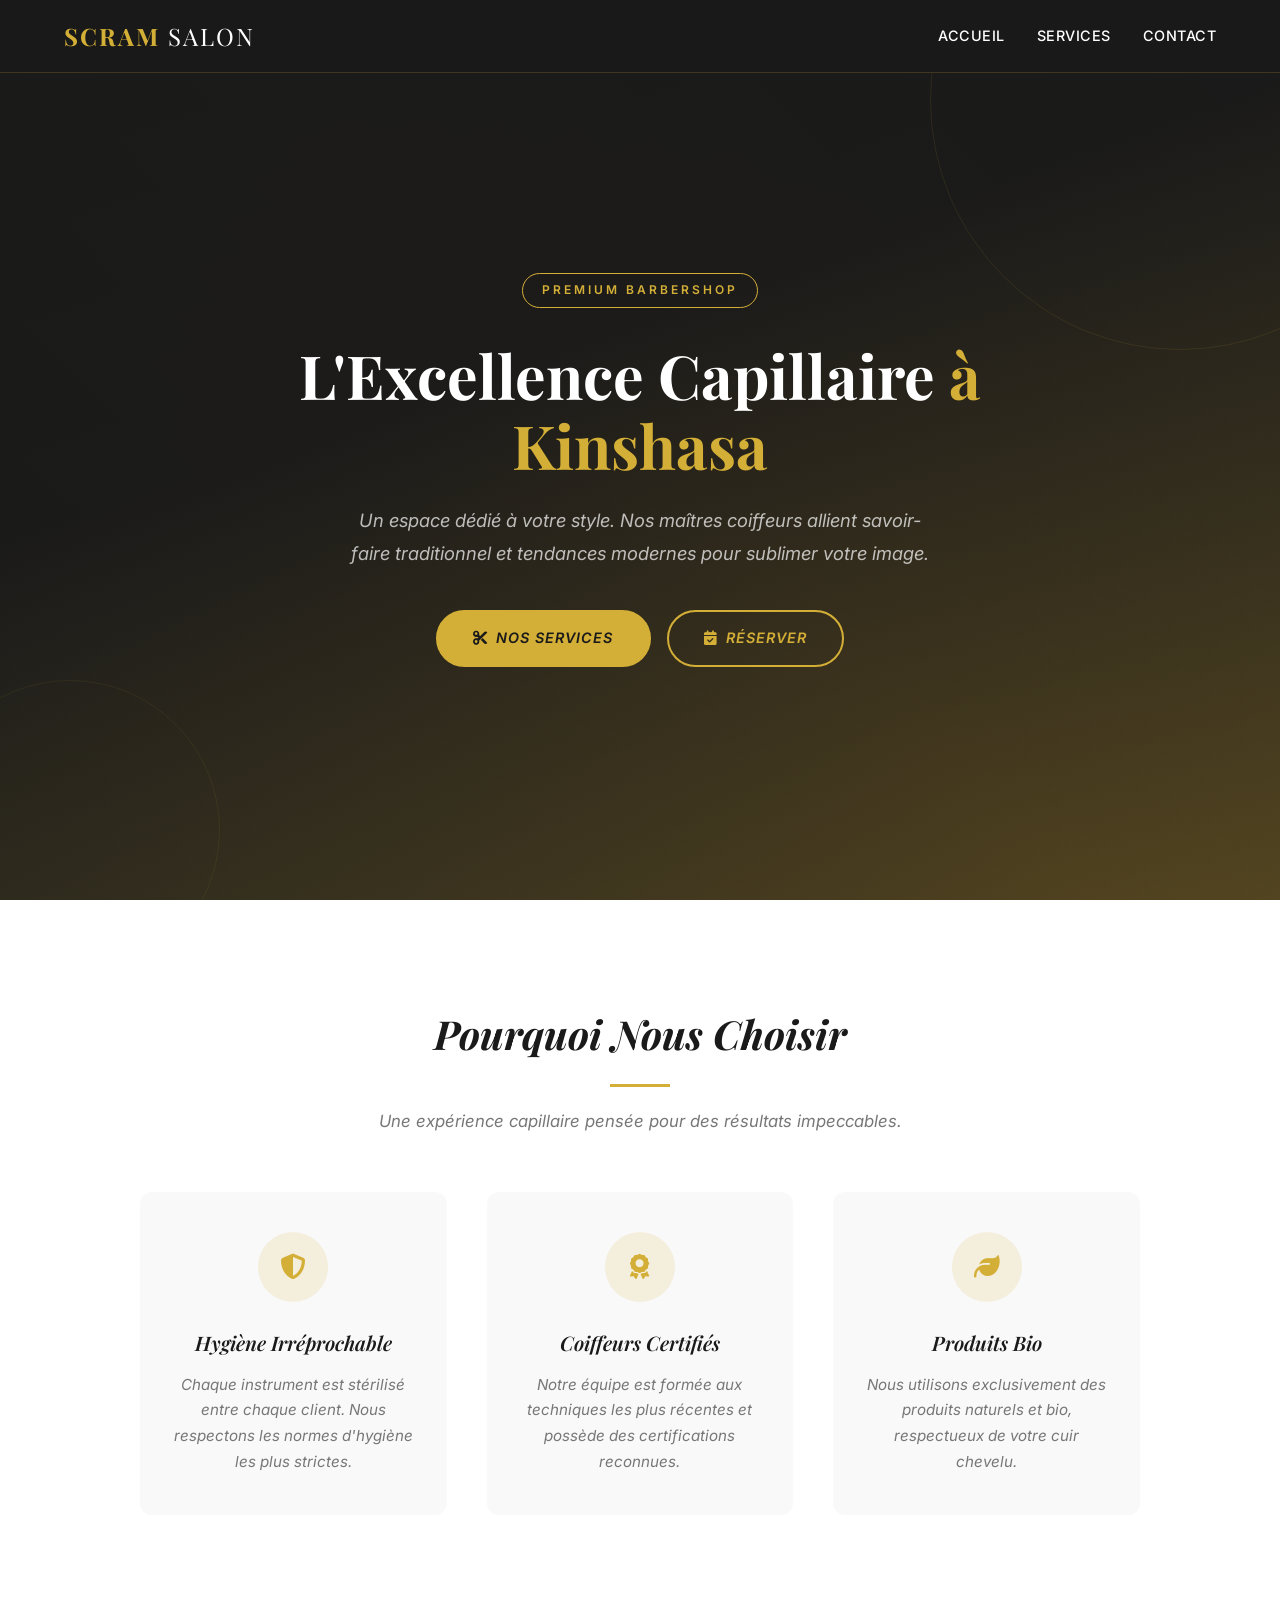
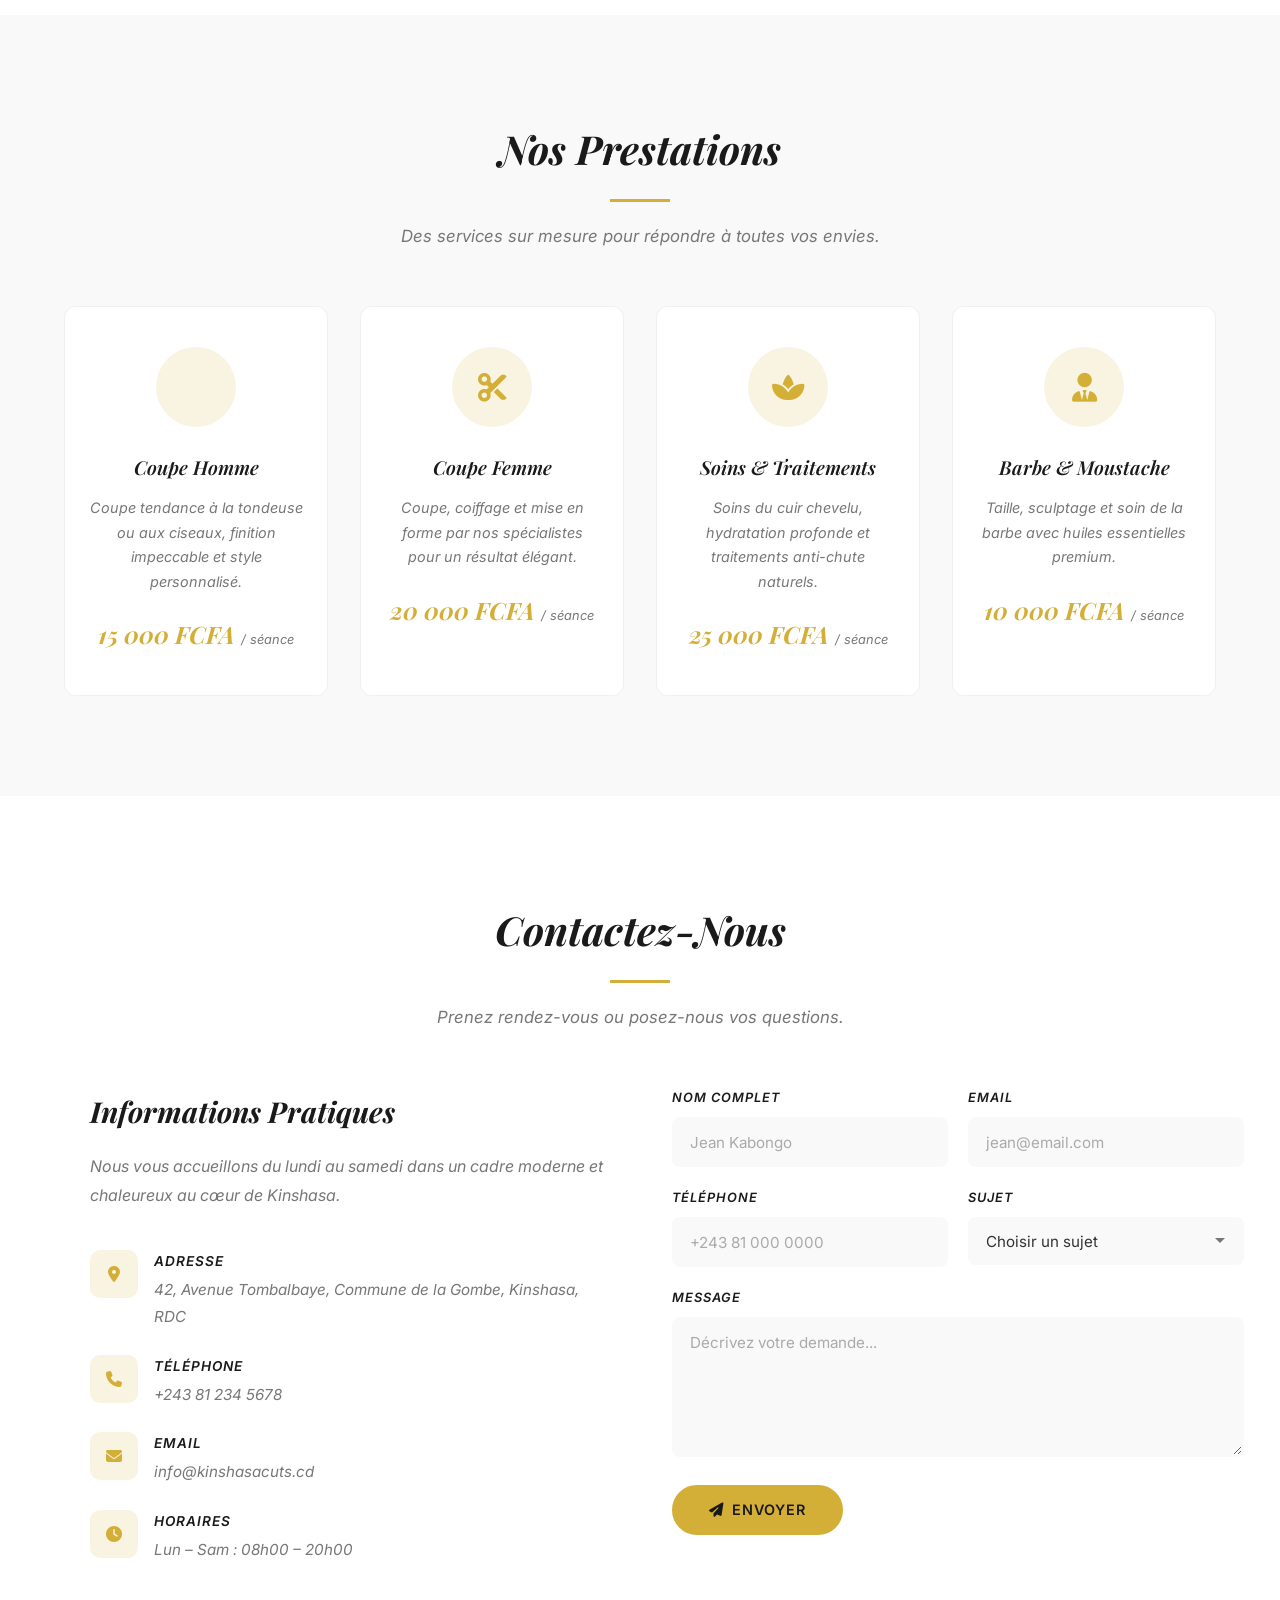
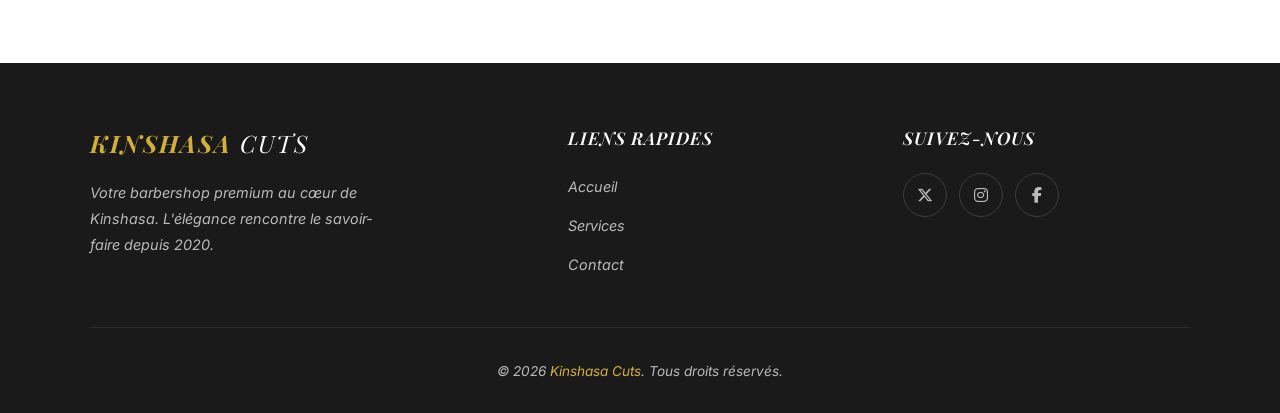
==== index.html @ 844cfd41 "Premier commit" ====
<!DOCTYPE html>
<html lang="fr">
<head>
    <meta charset="UTF-8">
    <meta name="viewport" content="width=device-width, initial-scale=1.0">
    <title>SCRAM SALON — L'Excellence au rendez-vous à Brazzaville</title>

    <!-- Google Fonts -->
    <link rel="preconnect" href="https://fonts.googleapis.com">
    <link rel="preconnect" href="https://fonts.gstatic.com" crossorigin>
    <link href="https://fonts.googleapis.com/css2?family=Inter:wght@300;400;500;600;700&family=Playfair+Display:wght@400;500;600;700;800&display=swap" rel="stylesheet">

    <!-- Font Awesome -->
    <link rel="stylesheet" href="https://cdnjs.cloudflare.com/ajax/libs/font-awesome/6.5.1/css/all.min.css">

    <!-- Stylesheet -->
    <link rel="stylesheet" href="styles.css">
</head>
<body>

    <!-- Hidden checkbox for CSS-only hamburger toggle -->
    <input type="checkbox" id="menu-toggle">

    <!-- Dark overlay when mobile menu is open -->
    <label for="menu-toggle" class="page-overlay" aria-hidden="true"></label>

    <!-- ============================================
         HEADER
         ============================================ -->
    <header class="header">
        <div class="container">
            <a href="#home" class="logo">SCRAM <span>SALON</span></a>

            <label for="menu-toggle" class="hamburger-label" aria-label="Menu">
                <span class="bar"></span>
            </label>

            <nav class="main-nav" aria-label="Navigation principale">
                <ul>
                    <li><a href="#home">Accueil</a></li>
                    <li><a href="#services">Services</a></li>
                    <li><a href="#contact">Contact</a></li>
                </ul>
            </nav>
        </div>
    </header>

    <main>

        <!-- ============================================
             HERO — ACCUEIL
             ============================================ -->
        <section id="home" class="hero">
            <div class="hero-content">
                <span class="hero-badge">Premium Barbershop</span>
                <h1>L'Excellence Capillaire <em>à Kinshasa</h1>
                <p>
                    Un espace dédié à votre style. Nos maîtres coiffeurs allient
                    savoir-faire traditionnel et tendances modernes pour sublimer
                    votre image.
                </p>
                <div class="hero-buttons">
                    <a href="#services" class="btn btn-primary">
                        <i class="fa-solid fa-scissors"></i> Nos Services
                    </a>
                    <a href="#contact" class="btn btn-outline">
                        <i class="fa-solid fa-calendar-check"></i> Réserver
                    </a>
                </div>
            </div>
        </section>

        <!-- ============================================
             POURQUOI NOUS CHOISIR
             ============================================ -->
        <section class="why-us">
            <div class="container">
                <h2 class="section-title">Pourquoi Nous Choisir</h2>
                <hr class="section-divider">
                <p class="section-subtitle">
                    Une expérience capillaire pensée pour des résultats impeccables.
                </p>

                <div class="why-grid">
                    <article class="why-card">
                        <div class="why-icon">
                            <i class="fa-solid fa-shield-halved"></i>
                        </div>
                        <h3>Hygiène Irréprochable</h3>
                        <p>
                            Chaque instrument est stérilisé entre chaque client.
                            Nous respectons les normes d'hygiène les plus strictes.
                        </p>
                    </article>

                    <article class="why-card">
                        <div class="why-icon">
                            <i class="fa-solid fa-award"></i>
                        </div>
                        <h3>Coiffeurs Certifiés</h3>
                        <p>
                            Notre équipe est formée aux techniques les plus récentes
                            et possède des certifications reconnues.
                        </p>
                    </article>

                    <article class="why-card">
                        <div class="why-icon">
                            <i class="fa-solid fa-leaf"></i>
                        </div>
                        <h3>Produits Bio</h3>
                        <p>
                            Nous utilisons exclusivement des produits naturels et
                            bio, respectueux de votre cuir chevelu.
                        </p>
                    </article>
                </div>
            </div>
        </section>

        <!-- ============================================
             SERVICES
             ============================================ -->
        <section id="services" class="services">
            <div class="container">
                <h2 class="section-title">Nos Prestations</h2>
                <hr class="section-divider">
                <p class="section-subtitle">
                    Des services sur mesure pour répondre à toutes vos envies.
                </p>

                <div class="services-grid">
                    <article class="service-card">
                        <div class="service-icon">
                            <i class="fa-solid fa-razor"></i>
                        </div>
                        <h3>Coupe Homme</h3>
                        <p>
                            Coupe tendance à la tondeuse ou aux ciseaux,
                            finition impeccable et style personnalisé.
                        </p>
                        <div class="service-price">
                            15 000 FCFA <small>/ séance</small>
                        </div>
                    </article>

                    <article class="service-card">
                        <div class="service-icon">
                            <i class="fa-solid fa-scissors"></i>
                        </div>
                        <h3>Coupe Femme</h3>
                        <p>
                            Coupe, coiffage et mise en forme par nos
                            spécialistes pour un résultat élégant.
                        </p>
                        <div class="service-price">
                            20 000 FCFA <small>/ séance</small>
                        </div>
                    </article>

                    <article class="service-card">
                        <div class="service-icon">
                            <i class="fa-solid fa-spa"></i>
                        </div>
                        <h3>Soins & Traitements</h3>
                        <p>
                            Soins du cuir chevelu, hydratation profonde
                            et traitements anti-chute naturels.
                        </p>
                        <div class="service-price">
                            25 000 FCFA <small>/ séance</small>
                        </div>
                    </article>

                    <article class="service-card">
                        <div class="service-icon">
                            <i class="fa-solid fa-user-tie"></i>
                        </div>
                        <h3>Barbe & Moustache</h3>
                        <p>
                            Taille, sculptage et soin de la barbe avec
                            huiles essentielles premium.
                        </p>
                        <div class="service-price">
                            10 000 FCFA <small>/ séance</small>
                        </div>
                    </article>
                </div>
            </div>
        </section>

        <!-- ============================================
             CONTACT
             ============================================ -->
        <section id="contact" class="contact">
            <div class="container">
                <h2 class="section-title">Contactez-Nous</h2>
                <hr class="section-divider">
                <p class="section-subtitle">
                    Prenez rendez-vous ou posez-nous vos questions.
                </p>

                <div class="contact-wrapper">

                    <!-- Infos pratiques -->
                    <div class="contact-info">
                        <h3>Informations Pratiques</h3>
                        <p>
                            Nous vous accueillons du lundi au samedi dans un cadre
                            moderne et chaleureux au cœur de Kinshasa.
                        </p>

                        <div class="info-list">
                            <div class="info-item">
                                <div class="info-item-icon">
                                    <i class="fa-solid fa-location-dot"></i>
                                </div>
                                <div class="info-item-text">
                                    <strong>Adresse</strong>
                                    <span>42, Avenue Tombalbaye, Commune de la Gombe, Kinshasa, RDC</span>
                                </div>
                            </div>

                            <div class="info-item">
                                <div class="info-item-icon">
                                    <i class="fa-solid fa-phone"></i>
                                </div>
                                <div class="info-item-text">
                                    <strong>Téléphone</strong>
                                    <span>+243 81 234 5678</span>
                                </div>
                            </div>

                            <div class="info-item">
                                <div class="info-item-icon">
                                    <i class="fa-solid fa-envelope"></i>
                                </div>
                                <div class="info-item-text">
                                    <strong>Email</strong>
                                    <span>info@kinshasacuts.cd</span>
                                </div>
                            </div>

                            <div class="info-item">
                                <div class="info-item-icon">
                                    <i class="fa-solid fa-clock"></i>
                                </div>
                                <div class="info-item-text">
                                    <strong>Horaires</strong>
                                    <span>Lun – Sam : 08h00 – 20h00</span>
                                </div>
                            </div>
                        </div>
                    </div>

                    <!-- Formulaire -->
                    <form class="contact-form" action="#" method="post">
                        <div class="form-grid">
                            <div class="form-group">
                                <label for="name">Nom complet</label>
                                <input
                                    type="text"
                                    id="name"
                                    name="name"
                                    placeholder="Jean Kabongo"
                                    required
                                >
                            </div>

                            <div class="form-group">
                                <label for="email">Email</label>
                                <input
                                    type="email"
                                    id="email"
                                    name="email"
                                    placeholder="jean@email.com"
                                    required
                                >
                            </div>

                            <div class="form-group">
                                <label for="phone">Téléphone</label>
                                <input
                                    type="tel"
                                    id="phone"
                                    name="phone"
                                    placeholder="+243 81 000 0000"
                                >
                            </div>

                            <div class="form-group">
                                <label for="subject">Sujet</label>
                                <select id="subject" name="subject" required>
                                    <option value="" disabled selected>Choisir un sujet</option>
                                    <option value="rendez-vous">Prise de rendez-vous</option>
                                    <option value="info">Demande d'informations</option>
                                    <option value="devis">Devis personnalisé</option>
                                    <option value="reclamation">Réclamation</option>
                                </select>
                            </div>

                            <div class="form-group full-width">
                                <label for="message">Message</label>
                                <textarea
                                    id="message"
                                    name="message"
                                    placeholder="Décrivez votre demande..."
                                    required
                                ></textarea>
                            </div>

                            <button type="submit" class="btn btn-primary btn-submit">
                                <i class="fa-solid fa-paper-plane"></i> Envoyer
                            </button>
                        </div>
                    </form>

                </div>
            </div>
        </section>

    </main>

    <!-- ============================================
         FOOTER
         ============================================ -->
    <footer class="footer">
        <div class="footer-grid">
            <div class="footer-brand">
                <a href="#home" class="logo">Kinshasa <span>Cuts</span></a>
                <p>
                    Votre barbershop premium au cœur de Kinshasa. L'élégance
                    rencontre le savoir-faire depuis 2020.
                </p>
            </div>

            <div class="footer-col">
                <h4>Liens Rapides</h4>
                <ul class="footer-links">
                    <li><a href="#home">Accueil</a></li>
                    <li><a href="#services">Services</a></li>
                    <li><a href="#contact">Contact</a></li>
                </ul>
            </div>

            <div class="footer-col">
                <h4>Suivez-Nous</h4>
                <div class="social-links">
                    <a href="#" class="social-link" aria-label="X (Twitter)">
                        <i class="fa-brands fa-x-twitter"></i>
                    </a>
                    <a href="#" class="social-link" aria-label="Instagram">
                        <i class="fa-brands fa-instagram"></i>
                    </a>
                    <a href="#" class="social-link" aria-label="Facebook">
                        <i class="fa-brands fa-facebook-f"></i>
                    </a>
                </div>
            </div>
        </div>

        <div class="footer-bottom">
            <p>&copy; 2026 <span>Kinshasa Cuts</span>. Tous droits réservés.</p>
        </div>
    </footer>

</body>
</html>
---- styles.css ----
/* ============================================
   CSS VARIABLES
   ============================================ */
:root {
    --gold: #D4AF37;
    --gold-hover: #C9A42E;
    --gold-light: rgba(212, 175, 55, 0.15);
    --charcoal: #1A1A1A;
    --off-white: #F9F9F9;
    --text: #333333;
    --text-light: #777777;
    --white: #FFFFFF;
    --shadow-sm: 0 2px 8px rgba(0, 0, 0, 0.08);
    --shadow-md: 0 8px 24px rgba(0, 0, 0, 0.12);
    --shadow-lg: 0 12px 40px rgba(0, 0, 0, 0.18);
    --radius: 12px;
    --transition: all 0.3s ease;
    --font-display: 'Playfair Display', Georgia, serif;
    --font-body: 'Inter', -apple-system, sans-serif;
}

/* ============================================
   RESET & BASE
   ============================================ */
*,
*::before,
*::after {
    margin: 0;
    padding: 0;
    box-sizing: border-box;
}

html {
    scroll-behavior: smooth;
    font-size: 16px;
}

body {
    font-family: var(--font-body);
    color: var(--text);
    background-color: var(--off-white);
    line-height: 1.7;
    -webkit-font-smoothing: antialiased;
}

img {
    max-width: 100%;
    display: block;
}

a {
    text-decoration: none;
    color: inherit;
}

ul {
    list-style: none;
}

.container {
    max-width: 1200px;
    margin: 0 auto;
    padding: 0 24px;
}

.section-title {
    font-family: var(--font-display);
    font-size: 2.5rem;
    font-weight: 700;
    text-align: center;
    margin-bottom: 1rem;
    color: var(--charcoal);
}

.section-subtitle {
    text-align: center;
    color: var(--text-light);
    font-size: 1.05rem;
    margin-bottom: 3.5rem;
    max-width: 550px;
    margin-left: auto;
    margin-right: auto;
}

.section-divider {
    width: 60px;
    height: 3px;
    background: var(--gold);
    margin: 0.75rem auto 1.25rem;
    border: none;
}

/* ============================================
   HEADER / NAVIGATION
   ============================================ */
.header {
    position: fixed;
    top: 0;
    left: 0;
    width: 100%;
    z-index: 1000;
    background: rgba(26, 26, 26, 0.95);
    backdrop-filter: blur(10px);
    -webkit-backdrop-filter: blur(10px);
    border-bottom: 1px solid rgba(212, 175, 55, 0.2);
}

.header .container {
    display: flex;
    align-items: center;
    justify-content: space-between;
    height: 72px;
}

.logo {
    font-family: var(--font-display);
    font-size: 1.5rem;
    font-weight: 700;
    color: var(--gold);
    letter-spacing: 2px;
    text-transform: uppercase;
    white-space: nowrap;
}

.logo span {
    color: var(--white);
    font-weight: 400;
}

/* Hamburger toggle — hidden checkbox */
#menu-toggle {
    display: none;
}

.hamburger-label {
    display: none;
    cursor: pointer;
    width: 32px;
    height: 32px;
    position: relative;
    z-index: 1001;
}

.hamburger-label .bar,
.hamburger-label .bar::before,
.hamburger-label .bar::after {
    display: block;
    width: 24px;
    height: 2px;
    background: var(--white);
    border-radius: 2px;
    transition: var(--transition);
    position: absolute;
    left: 4px;
}

.hamburger-label .bar {
    top: 15px;
}

.hamburger-label .bar::before {
    content: "";
    top: -7px;
}

.hamburger-label .bar::after {
    content: "";
    top: 7px;
}

/* Transform hamburger into X when checked */
#menu-toggle:checked ~ .header .hamburger-label .bar {
    background: transparent;
}

#menu-toggle:checked ~ .header .hamburger-label .bar::before {
    top: 0;
    transform: rotate(45deg);
    background: var(--gold);
}

#menu-toggle:checked ~ .header .hamburger-label .bar::after {
    top: 0;
    transform: rotate(-45deg);
    background: var(--gold);
}

.main-nav {
    display: flex;
    align-items: center;
}

.main-nav ul {
    display: flex;
    gap: 2rem;
}

.main-nav a {
    color: var(--white);
    font-size: 0.9rem;
    font-weight: 500;
    letter-spacing: 0.5px;
    text-transform: uppercase;
    padding: 0.5rem 0;
    position: relative;
    transition: var(--transition);
}

.main-nav a::after {
    content: "";
    position: absolute;
    bottom: 0;
    left: 0;
    width: 0;
    height: 2px;
    background: var(--gold);
    transition: var(--transition);
}

.main-nav a:hover {
    color: var(--gold);
}

.main-nav a:hover::after {
    width: 100%;
}

/* ============================================
   HERO SECTION
   ============================================ */
.hero {
    min-height: 100vh;
    display: flex;
    align-items: center;
    justify-content: center;
    text-align: center;
    padding: 120px 24px 80px;
    background:
        linear-gradient(
            160deg,
            rgba(26, 26, 26, 0.97) 0%,
            rgba(26, 26, 26, 0.88) 40%,
            rgba(212, 175, 55, 0.25) 100%
        ),
        linear-gradient(
            45deg,
            #1a1a1a 0%,
            #2a2218 50%,
            #1a1a1a 100%
        );
    background-size: cover;
    background-position: center;
    position: relative;
    overflow: hidden;
}

/* Decorative geometric element */
.hero::before {
    content: "";
    position: absolute;
    width: 500px;
    height: 500px;
    border: 1px solid rgba(212, 175, 55, 0.1);
    border-radius: 50%;
    top: -150px;
    right: -150px;
}

.hero::after {
    content: "";
    position: absolute;
    width: 300px;
    height: 300px;
    border: 1px solid rgba(212, 175, 55, 0.08);
    border-radius: 50%;
    bottom: -80px;
    left: -80px;
}

.hero-content {
    max-width: 750px;
    position: relative;
    z-index: 1;
}

.hero-badge {
    display: inline-block;
    padding: 0.4rem 1.2rem;
    border: 1px solid var(--gold);
    color: var(--gold);
    font-size: 0.75rem;
    font-weight: 600;
    letter-spacing: 3px;
    text-transform: uppercase;
    margin-bottom: 2rem;
    border-radius: 30px;
}

.hero h1 {
    font-family: var(--font-display);
    font-size: 3.8rem;
    font-weight: 700;
    color: var(--white);
    line-height: 1.15;
    margin-bottom: 1.5rem;
}

.hero h1 em {
    color: var(--gold);
    font-style: normal;
}

.hero p {
    font-size: 1.15rem;
    color: rgba(255, 255, 255, 0.7);
    max-width: 580px;
    margin: 0 auto 2.5rem;
    line-height: 1.8;
}

.hero-buttons {
    display: flex;
    gap: 1rem;
    justify-content: center;
    flex-wrap: wrap;
}

.btn {
    display: inline-flex;
    align-items: center;
    gap: 0.5rem;
    padding: 0.9rem 2.2rem;
    font-family: var(--font-body);
    font-size: 0.9rem;
    font-weight: 600;
    letter-spacing: 1px;
    text-transform: uppercase;
    border-radius: 50px;
    cursor: pointer;
    transition: var(--transition);
    border: 2px solid transparent;
}

.btn-primary {
    background: var(--gold);
    color: var(--charcoal);
    border-color: var(--gold);
}

.btn-primary:hover {
    background: var(--gold-hover);
    border-color: var(--gold-hover);
    transform: translateY(-2px);
    box-shadow: 0 8px 25px rgba(212, 175, 55, 0.35);
}

.btn-outline {
    background: transparent;
    color: var(--gold);
    border-color: var(--gold);
}

.btn-outline:hover {
    background: var(--gold);
    color: var(--charcoal);
    transform: translateY(-2px);
}

/* ============================================
   WHY CHOOSE US
   ============================================ */
.why-us {
    padding: 100px 24px;
    background: var(--white);
}

.why-grid {
    display: grid;
    grid-template-columns: repeat(3, 1fr);
    gap: 2.5rem;
    max-width: 1000px;
    margin: 0 auto;
}

.why-card {
    text-align: center;
    padding: 2.5rem 2rem;
    border-radius: var(--radius);
    background: var(--off-white);
    transition: var(--transition);
}

.why-card:hover {
    transform: translateY(-4px);
    box-shadow: var(--shadow-md);
}

.why-icon {
    width: 70px;
    height: 70px;
    margin: 0 auto 1.5rem;
    display: flex;
    align-items: center;
    justify-content: center;
    background: var(--gold-light);
    border-radius: 50%;
    color: var(--gold);
    font-size: 1.6rem;
}

.why-card h3 {
    font-family: var(--font-display);
    font-size: 1.25rem;
    font-weight: 600;
    margin-bottom: 0.75rem;
    color: var(--charcoal);
}

.why-card p {
    color: var(--text-light);
    font-size: 0.95rem;
    line-height: 1.7;
}

/* ============================================
   SERVICES SECTION
   ============================================ */
.services {
    padding: 100px 24px;
    background: var(--off-white);
}

.services-grid {
    display: grid;
    grid-template-columns: repeat(4, 1fr);
    gap: 2rem;
}

.service-card {
    background: var(--white);
    border-radius: var(--radius);
    padding: 2.5rem 1.5rem;
    text-align: center;
    border: 1px solid rgba(0, 0, 0, 0.06);
    transition: var(--transition);
    position: relative;
    overflow: hidden;
}

.service-card::before {
    content: "";
    position: absolute;
    top: 0;
    left: 0;
    width: 100%;
    height: 3px;
    background: var(--gold);
    transform: scaleX(0);
    transform-origin: left;
    transition: var(--transition);
}

.service-card:hover {
    transform: translateY(-8px);
    box-shadow: var(--shadow-lg);
    border-color: var(--gold);
}

.service-card:hover::before {
    transform: scaleX(1);
}

.service-icon {
    width: 80px;
    height: 80px;
    margin: 0 auto 1.5rem;
    display: flex;
    align-items: center;
    justify-content: center;
    background: var(--gold-light);
    border-radius: 50%;
    color: var(--gold);
    font-size: 1.8rem;
    transition: var(--transition);
}

.service-card:hover .service-icon {
    background: var(--gold);
    color: var(--white);
}

.service-card h3 {
    font-family: var(--font-display);
    font-size: 1.2rem;
    font-weight: 600;
    margin-bottom: 0.75rem;
    color: var(--charcoal);
}

.service-card p {
    color: var(--text-light);
    font-size: 0.9rem;
    line-height: 1.7;
    margin-bottom: 1.25rem;
}

.service-price {
    font-family: var(--font-display);
    font-size: 1.5rem;
    font-weight: 700;
    color: var(--gold);
}

.service-price small {
    font-size: 0.8rem;
    font-weight: 400;
    color: var(--text-light);
    font-family: var(--font-body);
}

/* ============================================
   CONTACT SECTION
   ============================================ */
.contact {
    padding: 100px 24px;
    background: var(--white);
}

.contact-wrapper {
    display: flex;
    gap: 4rem;
    max-width: 1100px;
    margin: 0 auto;
}

.contact-info {
    flex: 1;
    min-width: 0;
}

.contact-info h3 {
    font-family: var(--font-display);
    font-size: 1.8rem;
    font-weight: 700;
    margin-bottom: 1rem;
    color: var(--charcoal);
}

.contact-info > p {
    color: var(--text-light);
    margin-bottom: 2.5rem;
    line-height: 1.8;
}

.info-list {
    display: flex;
    flex-direction: column;
    gap: 1.5rem;
}

.info-item {
    display: flex;
    align-items: flex-start;
    gap: 1rem;
}

.info-item-icon {
    width: 48px;
    height: 48px;
    min-width: 48px;
    display: flex;
    align-items: center;
    justify-content: center;
    background: var(--gold-light);
    border-radius: 10px;
    color: var(--gold);
    font-size: 1rem;
}

.info-item-text strong {
    display: block;
    font-size: 0.85rem;
    font-weight: 600;
    text-transform: uppercase;
    letter-spacing: 1px;
    color: var(--charcoal);
    margin-bottom: 0.2rem;
}

.info-item-text span {
    color: var(--text-light);
    font-size: 0.95rem;
}

.contact-form {
    flex: 1;
    min-width: 0;
}

.form-grid {
    display: grid;
    grid-template-columns: 1fr 1fr;
    gap: 1.25rem;
}

.form-group {
    display: flex;
    flex-direction: column;
}

.form-group.full-width {
    grid-column: 1 / -1;
}

.form-group label {
    font-size: 0.8rem;
    font-weight: 600;
    text-transform: uppercase;
    letter-spacing: 1px;
    color: var(--charcoal);
    margin-bottom: 0.5rem;
}

.form-group input,
.form-group select,
.form-group textarea {
    padding: 0.85rem 1rem;
    font-family: var(--font-body);
    font-size: 0.95rem;
    color: var(--text);
    background: var(--off-white);
    border: 2px solid transparent;
    border-radius: 8px;
    outline: none;
    transition: var(--transition);
}

.form-group input:focus,
.form-group select:focus,
.form-group textarea:focus {
    border-color: var(--gold);
    background: var(--white);
    box-shadow: 0 0 0 4px var(--gold-light);
}

.form-group input::placeholder,
.form-group textarea::placeholder {
    color: #aaa;
}

.form-group textarea {
    min-height: 140px;
    resize: vertical;
}

.form-group select {
    appearance: none;
    background-image: url("data:image/svg+xml,%3Csvg xmlns='http://www.w3.org/2000/svg' width='12' height='12' viewBox='0 0 12 12'%3E%3Cpath fill='%23777' d='M6 8L1 3h10z'/%3E%3C/svg%3E");
    background-repeat: no-repeat;
    background-position: right 1rem center;
    padding-right: 2.5rem;
    cursor: pointer;
}

.btn-submit {
    grid-column: 1 / -1;
    margin-top: 0.5rem;
    justify-self: start;
}

/* ============================================
   FOOTER
   ============================================ */
.footer {
    background: var(--charcoal);
    color: rgba(255, 255, 255, 0.7);
    padding: 60px 24px 30px;
}

.footer-grid {
    display: grid;
    grid-template-columns: 1.5fr 1fr 1fr;
    gap: 3rem;
    max-width: 1100px;
    margin: 0 auto;
    padding-bottom: 3rem;
    border-bottom: 1px solid rgba(255, 255, 255, 0.08);
}

.footer-brand .logo {
    margin-bottom: 1rem;
    display: inline-block;
}

.footer-brand p {
    font-size: 0.9rem;
    line-height: 1.8;
    max-width: 300px;
}

.footer-col h4 {
    font-family: var(--font-display);
    font-size: 1.1rem;
    font-weight: 600;
    color: var(--white);
    margin-bottom: 1.25rem;
    text-transform: uppercase;
    letter-spacing: 1px;
}

.footer-links {
    display: flex;
    flex-direction: column;
    gap: 0.75rem;
}

.footer-links a {
    font-size: 0.9rem;
    transition: var(--transition);
}

.footer-links a:hover {
    color: var(--gold);
    padding-left: 4px;
}

.social-links {
    display: flex;
    gap: 0.75rem;
}

.social-link {
    width: 44px;
    height: 44px;
    display: flex;
    align-items: center;
    justify-content: center;
    border: 1px solid rgba(255, 255, 255, 0.15);
    border-radius: 50%;
    color: rgba(255, 255, 255, 0.7);
    font-size: 1rem;
    transition: var(--transition);
}

.social-link:hover {
    background: var(--gold);
    border-color: var(--gold);
    color: var(--charcoal);
    transform: translateY(-3px);
}

.footer-bottom {
    text-align: center;
    padding-top: 2rem;
    max-width: 1100px;
    margin: 0 auto;
    font-size: 0.85rem;
}

.footer-bottom span {
    color: var(--gold);
}

/* ============================================
   RESPONSIVE — TABLET (≤ 1024px)
   ============================================ */
@media (max-width: 1024px) {
    .hero h1 {
        font-size: 3rem;
    }

    .services-grid {
        grid-template-columns: repeat(2, 1fr);
    }

    .footer-grid {
        grid-template-columns: 1fr 1fr;
        gap: 2rem;
    }

    .footer-brand {
        grid-column: 1 / -1;
    }
}

/* ============================================
   RESPONSIVE — MOBILE (≤ 768px)
   ============================================ */
@media (max-width: 768px) {

    /* Show hamburger */
    .hamburger-label {
        display: block;
    }

    /* Nav — sliding panel */
    .main-nav {
        position: fixed;
        top: 0;
        right: 0;
        width: 280px;
        height: 100vh;
        background: var(--charcoal);
        flex-direction: column;
        justify-content: center;
        padding: 2rem;
        transform: translateX(100%);
        transition: transform 0.4s cubic-bezier(0.25, 0.8, 0.25, 1);
        box-shadow: -4px 0 20px rgba(0, 0, 0, 0.3);
    }

    #menu-toggle:checked ~ .header .main-nav {
        transform: translateX(0);
    }

    .main-nav ul {
        flex-direction: column;
        gap: 1.5rem;
        text-align: center;
    }

    .main-nav a {
        font-size: 1.1rem;
        padding: 0.5rem 0;
    }

    /* Overlay when menu is open */
    #menu-toggle:checked ~ .page-overlay {
        opacity: 1;
        pointer-events: all;
    }

    .page-overlay {
        position: fixed;
        inset: 0;
        background: rgba(0, 0, 0, 0.5);
        z-index: 998;
        opacity: 0;
        pointer-events: none;
        transition: opacity 0.3s ease;
    }

    /* Hero */
    .hero h1 {
        font-size: 2.2rem;
    }

    .hero p {
        font-size: 1rem;
    }

    .hero-badge {
        font-size: 0.7rem;
    }

    .hero-buttons {
        flex-direction: column;
        align-items: center;
    }

    .btn {
        width: 100%;
        max-width: 280px;
        justify-content: center;
    }

    /* Section titles */
    .section-title {
        font-size: 2rem;
    }

    /* Why us */
    .why-grid {
        grid-template-columns: 1fr;
        max-width: 400px;
    }

    /* Services */
    .services-grid {
        grid-template-columns: 1fr;
        max-width: 400px;
        margin: 0 auto;
    }

    /* Contact */
    .contact-wrapper {
        flex-direction: column;
        gap: 3rem;
    }

    .form-grid {
        grid-template-columns: 1fr;
    }

    /* Footer */
    .footer-grid {
        grid-template-columns: 1fr;
        text-align: center;
    }

    .footer-brand {
        display: flex;
        flex-direction: column;
        align-items: center;
    }

    .footer-brand p {
        text-align: center;
    }

    .footer-links {
        align-items: center;
    }

    .social-links {
        justify-content: center;
    }
}

/* ============================================
   RESPONSIVE — SMALL MOBILE (≤ 480px)
   ============================================ */
@media (max-width: 480px) {
    .hero h1 {
        font-size: 1.8rem;
    }

    .section-title {
        font-size: 1.6rem;
    }

    .contact-info h3 {
        font-size: 1.4rem;
    }
}
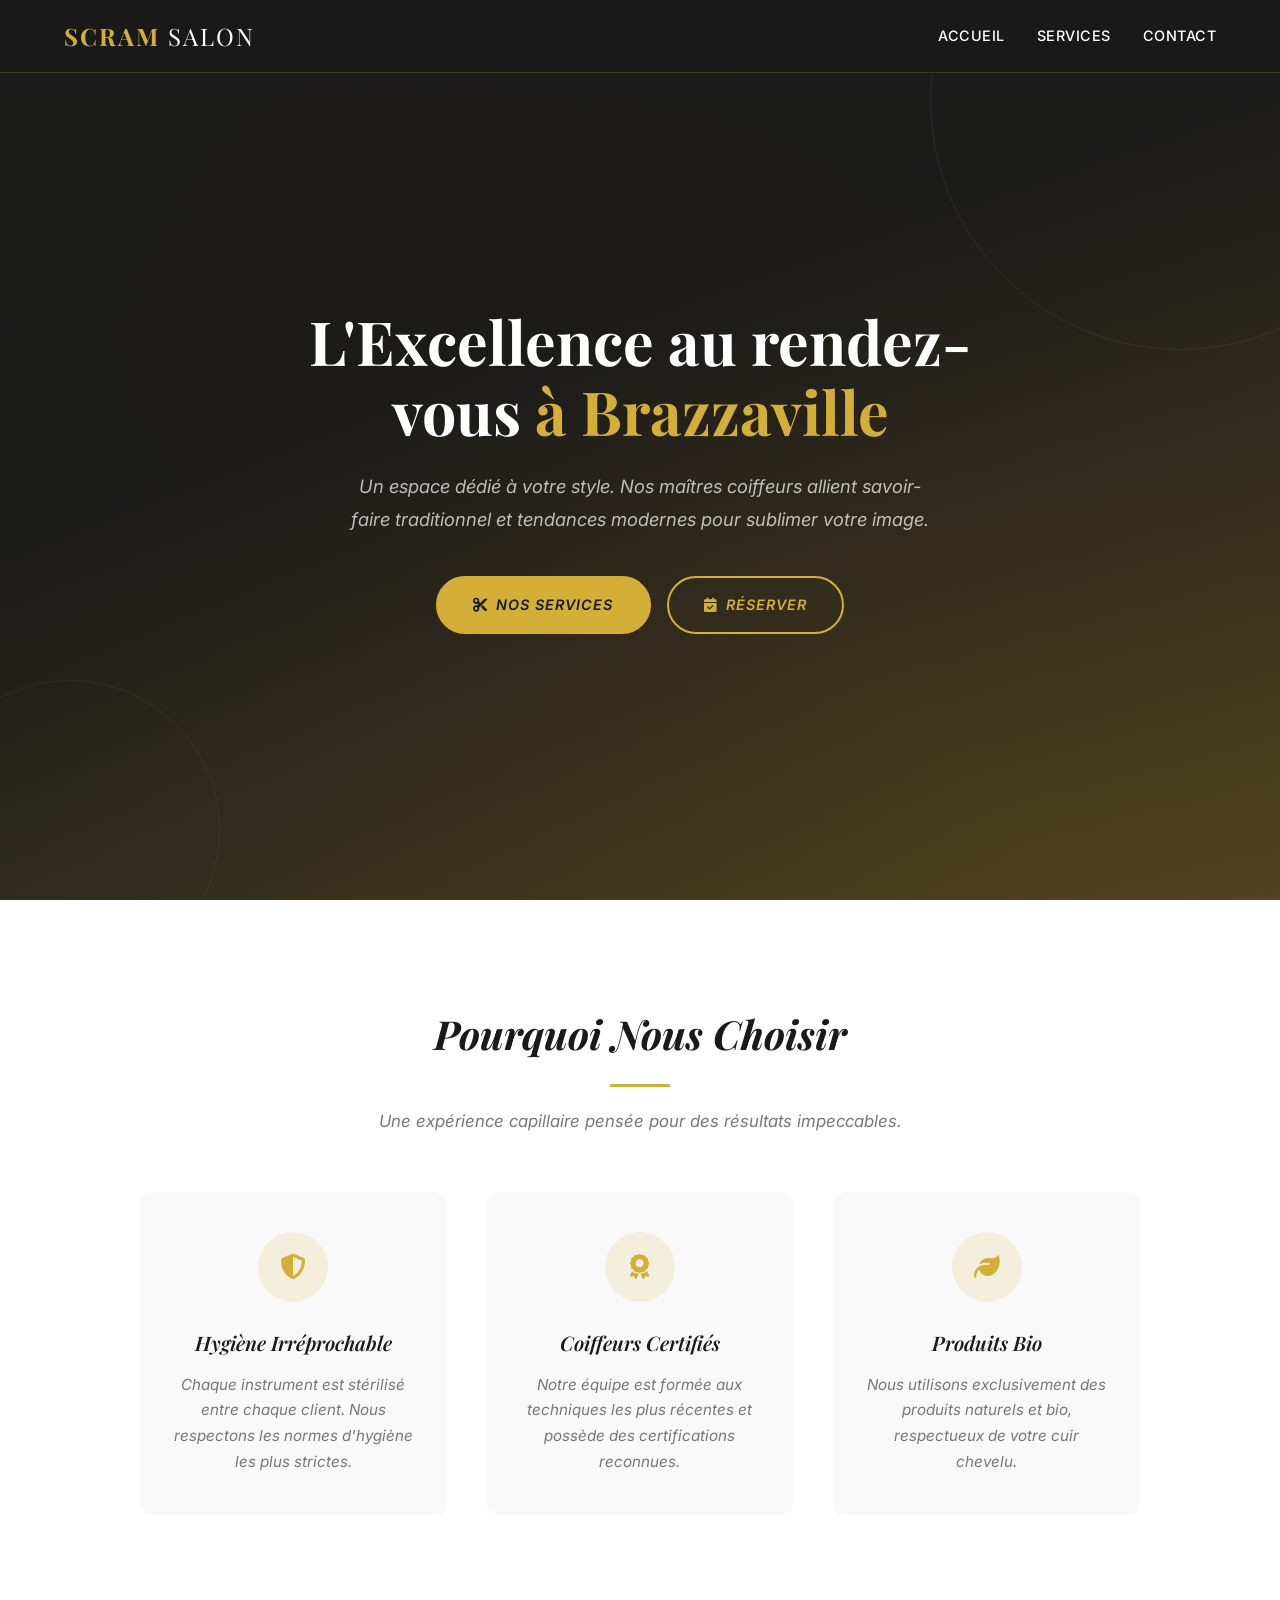
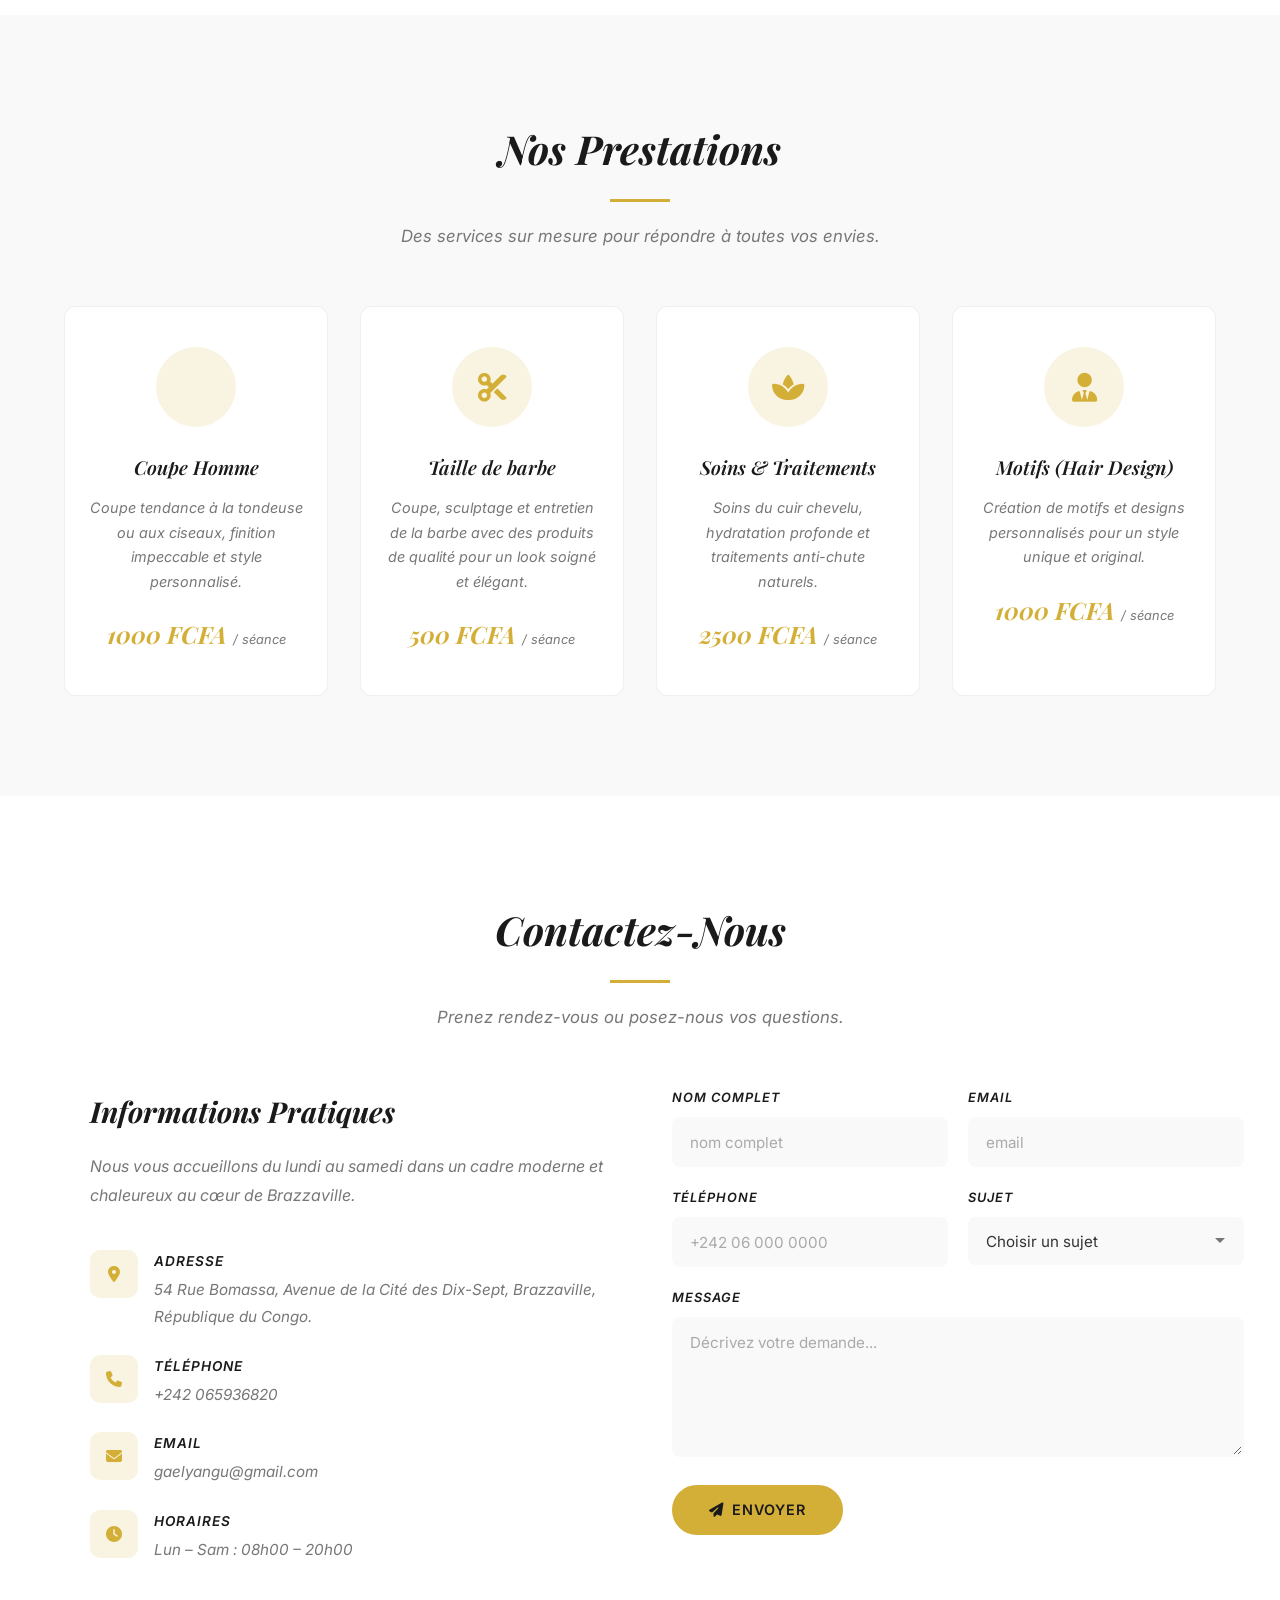
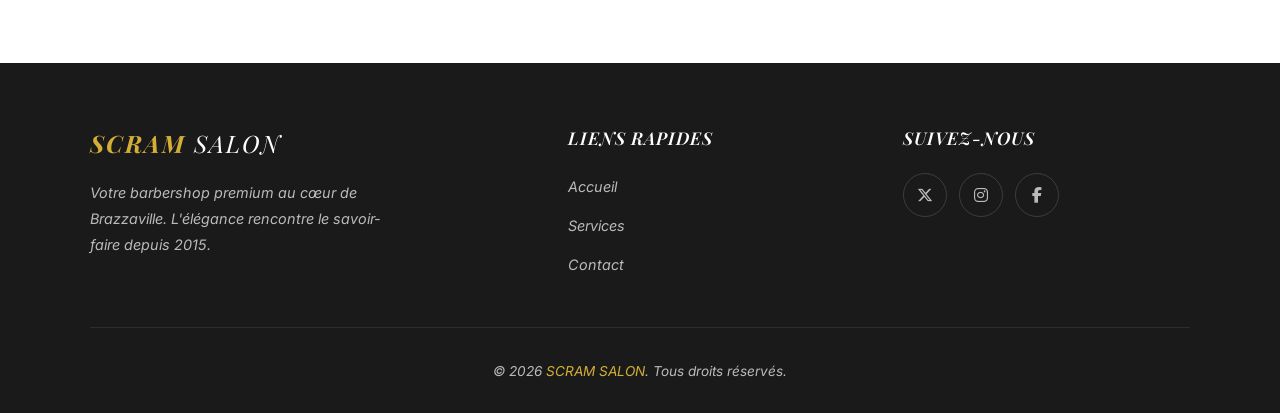
==== commit fdfdfb32: "deuxième commit" ====
--- a/index.html
+++ b/index.html
@@ -52,8 +52,7 @@
              ============================================ -->
         <section id="home" class="hero">
             <div class="hero-content">
-                <span class="hero-badge">Premium Barbershop</span>
-                <h1>L'Excellence Capillaire <em>à Kinshasa</h1>
+                <h1>L'Excellence au rendez-vous <em>à Brazzaville</h1>
                 <p>
                     Un espace dédié à votre style. Nos maîtres coiffeurs allient
                     savoir-faire traditionnel et tendances modernes pour sublimer
@@ -140,7 +139,7 @@
                             finition impeccable et style personnalisé.
                         </p>
                         <div class="service-price">
-                            15 000 FCFA <small>/ séance</small>
+                            1000 FCFA <small>/ séance</small>
                         </div>
                     </article>
 
@@ -148,13 +147,13 @@
                         <div class="service-icon">
                             <i class="fa-solid fa-scissors"></i>
                         </div>
-                        <h3>Coupe Femme</h3>
-                        <p>
-                            Coupe, coiffage et mise en forme par nos
-                            spécialistes pour un résultat élégant.
+                        <h3>Taille de barbe</h3>
+                        <p>
+                            Coupe, sculptage et entretien de la barbe avec des produits
+                            de qualité pour un look soigné et élégant.
                         </p>
                         <div class="service-price">
-                            20 000 FCFA <small>/ séance</small>
+                            500 FCFA <small>/ séance</small>
                         </div>
                     </article>
 
@@ -168,7 +167,7 @@
                             et traitements anti-chute naturels.
                         </p>
                         <div class="service-price">
-                            25 000 FCFA <small>/ séance</small>
+                            2500 FCFA <small>/ séance</small>
                         </div>
                     </article>
 
@@ -176,13 +175,13 @@
                         <div class="service-icon">
                             <i class="fa-solid fa-user-tie"></i>
                         </div>
-                        <h3>Barbe & Moustache</h3>
-                        <p>
-                            Taille, sculptage et soin de la barbe avec
-                            huiles essentielles premium.
+                        <h3>Motifs (Hair Design)</h3>
+                        <p>
+                            Création de motifs et designs personnalisés
+                            pour un style unique et original.
                         </p>
                         <div class="service-price">
-                            10 000 FCFA <small>/ séance</small>
+                            1000 FCFA <small>/ séance</small>
                         </div>
                     </article>
                 </div>
@@ -207,7 +206,7 @@
                         <h3>Informations Pratiques</h3>
                         <p>
                             Nous vous accueillons du lundi au samedi dans un cadre
-                            moderne et chaleureux au cœur de Kinshasa.
+                            moderne et chaleureux au cœur de Brazzaville.
                         </p>
 
                         <div class="info-list">
@@ -217,7 +216,7 @@
                                 </div>
                                 <div class="info-item-text">
                                     <strong>Adresse</strong>
-                                    <span>42, Avenue Tombalbaye, Commune de la Gombe, Kinshasa, RDC</span>
+                                    <span>54 Rue Bomassa, Avenue de la Cité des Dix-Sept, Brazzaville, République du Congo.</span>
                                 </div>
                             </div>
 
@@ -227,7 +226,7 @@
                                 </div>
                                 <div class="info-item-text">
                                     <strong>Téléphone</strong>
-                                    <span>+243 81 234 5678</span>
+                                    <span>+242 065936820</span>
                                 </div>
                             </div>
 
@@ -237,7 +236,7 @@
                                 </div>
                                 <div class="info-item-text">
                                     <strong>Email</strong>
-                                    <span>info@kinshasacuts.cd</span>
+                                    <span>gaelyangu@gmail.com</span>
                                 </div>
                             </div>
 
@@ -262,7 +261,7 @@
                                     type="text"
                                     id="name"
                                     name="name"
-                                    placeholder="Jean Kabongo"
+                                    placeholder="nom complet"
                                     required
                                 >
                             </div>
@@ -273,7 +272,7 @@
                                     type="email"
                                     id="email"
                                     name="email"
-                                    placeholder="jean@email.com"
+                                    placeholder="email"
                                     required
                                 >
                             </div>
@@ -284,7 +283,7 @@
                                     type="tel"
                                     id="phone"
                                     name="phone"
-                                    placeholder="+243 81 000 0000"
+                                    placeholder="+242 06 000 0000"
                                 >
                             </div>
 
@@ -327,10 +326,10 @@
     <footer class="footer">
         <div class="footer-grid">
             <div class="footer-brand">
-                <a href="#home" class="logo">Kinshasa <span>Cuts</span></a>
+                <a href="#home" class="logo">SCRAM <span>SALON</span></a>
                 <p>
-                    Votre barbershop premium au cœur de Kinshasa. L'élégance
-                    rencontre le savoir-faire depuis 2020.
+                    Votre barbershop premium au cœur de Brazzaville. L'élégance
+                    rencontre le savoir-faire depuis 2015.
                 </p>
             </div>
 
@@ -360,7 +359,7 @@
         </div>
 
         <div class="footer-bottom">
-            <p>&copy; 2026 <span>Kinshasa Cuts</span>. Tous droits réservés.</p>
+            <p>&copy; 2026 <span>SCRAM SALON</span>. Tous droits réservés.</p>
         </div>
     </footer>
 
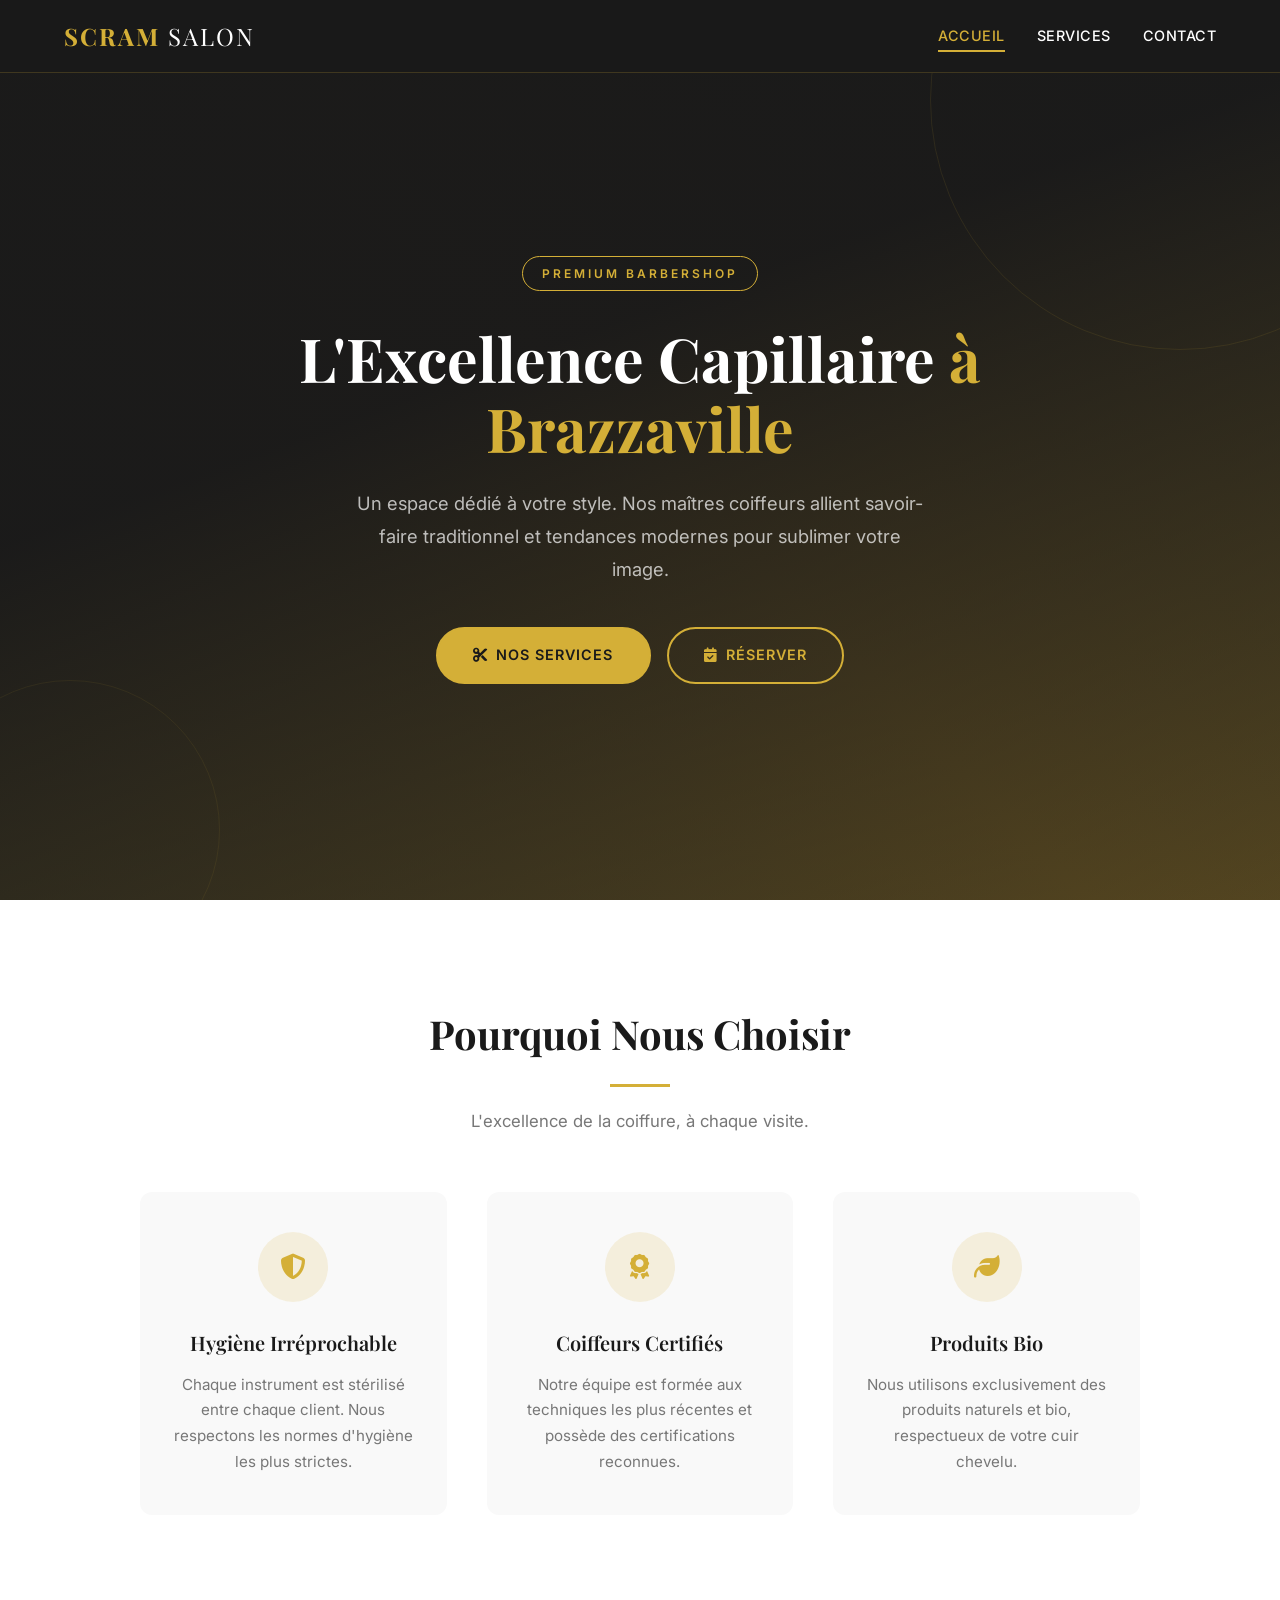
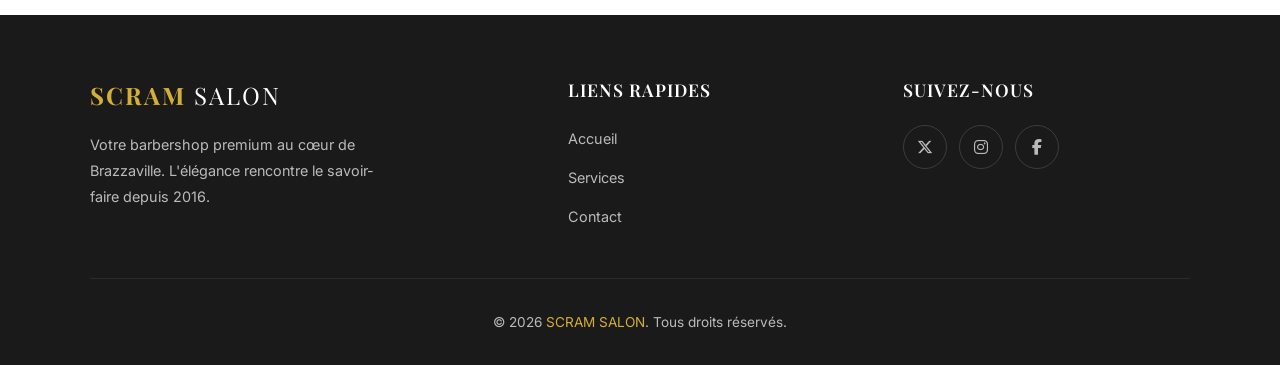
==== commit 6571d549: "modification de la pages d'accueil" ====
--- a/index.html
+++ b/index.html
@@ -3,7 +3,7 @@
 <head>
     <meta charset="UTF-8">
     <meta name="viewport" content="width=device-width, initial-scale=1.0">
-    <title>SCRAM SALON — L'Excellence au rendez-vous à Brazzaville</title>
+    <title>SCRAM SALON —Le meilleur de la coiffure masculine à Brazzaville.</title>
 
     <!-- Google Fonts -->
     <link rel="preconnect" href="https://fonts.googleapis.com">
@@ -29,7 +29,7 @@
          ============================================ -->
     <header class="header">
         <div class="container">
-            <a href="#home" class="logo">SCRAM <span>SALON</span></a>
+            <a href="index.html" class="logo">SCRAM <span>SALON</span></a>
 
             <label for="menu-toggle" class="hamburger-label" aria-label="Menu">
                 <span class="bar"></span>
@@ -37,9 +37,9 @@
 
             <nav class="main-nav" aria-label="Navigation principale">
                 <ul>
-                    <li><a href="#home">Accueil</a></li>
-                    <li><a href="#services">Services</a></li>
-                    <li><a href="#contact">Contact</a></li>
+                    <li><a href="index.html" class="active">Accueil</a></li>
+                    <li><a href="services.html">Services</a></li>
+                    <li><a href="contact.html">Contact</a></li>
                 </ul>
             </nav>
         </div>
@@ -52,17 +52,18 @@
              ============================================ -->
         <section id="home" class="hero">
             <div class="hero-content">
-                <h1>L'Excellence au rendez-vous <em>à Brazzaville</h1>
+                <span class="hero-badge">Premium Barbershop</span>
+                <h1>L'Excellence Capillaire <em>à Brazzaville</em></h1>
                 <p>
                     Un espace dédié à votre style. Nos maîtres coiffeurs allient
                     savoir-faire traditionnel et tendances modernes pour sublimer
                     votre image.
                 </p>
                 <div class="hero-buttons">
-                    <a href="#services" class="btn btn-primary">
+                    <a href="services.html" class="btn btn-primary">
                         <i class="fa-solid fa-scissors"></i> Nos Services
                     </a>
-                    <a href="#contact" class="btn btn-outline">
+                    <a href="contact.html" class="btn btn-outline">
                         <i class="fa-solid fa-calendar-check"></i> Réserver
                     </a>
                 </div>
@@ -77,7 +78,7 @@
                 <h2 class="section-title">Pourquoi Nous Choisir</h2>
                 <hr class="section-divider">
                 <p class="section-subtitle">
-                    Une expérience capillaire pensée pour des résultats impeccables.
+                   L'excellence de la coiffure, à chaque visite.
                 </p>
 
                 <div class="why-grid">
@@ -117,207 +118,6 @@
             </div>
         </section>
 
-        <!-- ============================================
-             SERVICES
-             ============================================ -->
-        <section id="services" class="services">
-            <div class="container">
-                <h2 class="section-title">Nos Prestations</h2>
-                <hr class="section-divider">
-                <p class="section-subtitle">
-                    Des services sur mesure pour répondre à toutes vos envies.
-                </p>
-
-                <div class="services-grid">
-                    <article class="service-card">
-                        <div class="service-icon">
-                            <i class="fa-solid fa-razor"></i>
-                        </div>
-                        <h3>Coupe Homme</h3>
-                        <p>
-                            Coupe tendance à la tondeuse ou aux ciseaux,
-                            finition impeccable et style personnalisé.
-                        </p>
-                        <div class="service-price">
-                            1000 FCFA <small>/ séance</small>
-                        </div>
-                    </article>
-
-                    <article class="service-card">
-                        <div class="service-icon">
-                            <i class="fa-solid fa-scissors"></i>
-                        </div>
-                        <h3>Taille de barbe</h3>
-                        <p>
-                            Coupe, sculptage et entretien de la barbe avec des produits
-                            de qualité pour un look soigné et élégant.
-                        </p>
-                        <div class="service-price">
-                            500 FCFA <small>/ séance</small>
-                        </div>
-                    </article>
-
-                    <article class="service-card">
-                        <div class="service-icon">
-                            <i class="fa-solid fa-spa"></i>
-                        </div>
-                        <h3>Soins & Traitements</h3>
-                        <p>
-                            Soins du cuir chevelu, hydratation profonde
-                            et traitements anti-chute naturels.
-                        </p>
-                        <div class="service-price">
-                            2500 FCFA <small>/ séance</small>
-                        </div>
-                    </article>
-
-                    <article class="service-card">
-                        <div class="service-icon">
-                            <i class="fa-solid fa-user-tie"></i>
-                        </div>
-                        <h3>Motifs (Hair Design)</h3>
-                        <p>
-                            Création de motifs et designs personnalisés
-                            pour un style unique et original.
-                        </p>
-                        <div class="service-price">
-                            1000 FCFA <small>/ séance</small>
-                        </div>
-                    </article>
-                </div>
-            </div>
-        </section>
-
-        <!-- ============================================
-             CONTACT
-             ============================================ -->
-        <section id="contact" class="contact">
-            <div class="container">
-                <h2 class="section-title">Contactez-Nous</h2>
-                <hr class="section-divider">
-                <p class="section-subtitle">
-                    Prenez rendez-vous ou posez-nous vos questions.
-                </p>
-
-                <div class="contact-wrapper">
-
-                    <!-- Infos pratiques -->
-                    <div class="contact-info">
-                        <h3>Informations Pratiques</h3>
-                        <p>
-                            Nous vous accueillons du lundi au samedi dans un cadre
-                            moderne et chaleureux au cœur de Brazzaville.
-                        </p>
-
-                        <div class="info-list">
-                            <div class="info-item">
-                                <div class="info-item-icon">
-                                    <i class="fa-solid fa-location-dot"></i>
-                                </div>
-                                <div class="info-item-text">
-                                    <strong>Adresse</strong>
-                                    <span>54 Rue Bomassa, Avenue de la Cité des Dix-Sept, Brazzaville, République du Congo.</span>
-                                </div>
-                            </div>
-
-                            <div class="info-item">
-                                <div class="info-item-icon">
-                                    <i class="fa-solid fa-phone"></i>
-                                </div>
-                                <div class="info-item-text">
-                                    <strong>Téléphone</strong>
-                                    <span>+242 065936820</span>
-                                </div>
-                            </div>
-
-                            <div class="info-item">
-                                <div class="info-item-icon">
-                                    <i class="fa-solid fa-envelope"></i>
-                                </div>
-                                <div class="info-item-text">
-                                    <strong>Email</strong>
-                                    <span>gaelyangu@gmail.com</span>
-                                </div>
-                            </div>
-
-                            <div class="info-item">
-                                <div class="info-item-icon">
-                                    <i class="fa-solid fa-clock"></i>
-                                </div>
-                                <div class="info-item-text">
-                                    <strong>Horaires</strong>
-                                    <span>Lun – Sam : 08h00 – 20h00</span>
-                                </div>
-                            </div>
-                        </div>
-                    </div>
-
-                    <!-- Formulaire -->
-                    <form class="contact-form" action="#" method="post">
-                        <div class="form-grid">
-                            <div class="form-group">
-                                <label for="name">Nom complet</label>
-                                <input
-                                    type="text"
-                                    id="name"
-                                    name="name"
-                                    placeholder="nom complet"
-                                    required
-                                >
-                            </div>
-
-                            <div class="form-group">
-                                <label for="email">Email</label>
-                                <input
-                                    type="email"
-                                    id="email"
-                                    name="email"
-                                    placeholder="email"
-                                    required
-                                >
-                            </div>
-
-                            <div class="form-group">
-                                <label for="phone">Téléphone</label>
-                                <input
-                                    type="tel"
-                                    id="phone"
-                                    name="phone"
-                                    placeholder="+242 06 000 0000"
-                                >
-                            </div>
-
-                            <div class="form-group">
-                                <label for="subject">Sujet</label>
-                                <select id="subject" name="subject" required>
-                                    <option value="" disabled selected>Choisir un sujet</option>
-                                    <option value="rendez-vous">Prise de rendez-vous</option>
-                                    <option value="info">Demande d'informations</option>
-                                    <option value="devis">Devis personnalisé</option>
-                                    <option value="reclamation">Réclamation</option>
-                                </select>
-                            </div>
-
-                            <div class="form-group full-width">
-                                <label for="message">Message</label>
-                                <textarea
-                                    id="message"
-                                    name="message"
-                                    placeholder="Décrivez votre demande..."
-                                    required
-                                ></textarea>
-                            </div>
-
-                            <button type="submit" class="btn btn-primary btn-submit">
-                                <i class="fa-solid fa-paper-plane"></i> Envoyer
-                            </button>
-                        </div>
-                    </form>
-
-                </div>
-            </div>
-        </section>
-
     </main>
 
     <!-- ============================================
@@ -326,19 +126,19 @@
     <footer class="footer">
         <div class="footer-grid">
             <div class="footer-brand">
-                <a href="#home" class="logo">SCRAM <span>SALON</span></a>
+                <a href="index.html" class="logo">SCRAM <span>SALON</span></a>
                 <p>
                     Votre barbershop premium au cœur de Brazzaville. L'élégance
-                    rencontre le savoir-faire depuis 2015.
+                    rencontre le savoir-faire depuis 2016.
                 </p>
             </div>
 
             <div class="footer-col">
                 <h4>Liens Rapides</h4>
                 <ul class="footer-links">
-                    <li><a href="#home">Accueil</a></li>
-                    <li><a href="#services">Services</a></li>
-                    <li><a href="#contact">Contact</a></li>
+                    <li><a href="index.html">Accueil</a></li>
+                    <li><a href="services.html">Services</a></li>
+                    <li><a href="contact.html">Contact</a></li>
                 </ul>
             </div>
 
--- a/styles.css
+++ b/styles.css
@@ -221,8 +221,86 @@
     color: var(--gold);
 }
 
-.main-nav a:hover::after {
+.main-nav a:hover::after,
+.main-nav a.active::after {
     width: 100%;
+}
+
+.main-nav a.active {
+    color: var(--gold);
+}
+
+/* ============================================
+   PAGE BANNER (internal pages)
+   ============================================ */
+.page-banner {
+    padding: 160px 24px 60px;
+    background:
+        linear-gradient(
+            160deg,
+            rgba(26, 26, 26, 0.97) 0%,
+            rgba(26, 26, 26, 0.88) 40%,
+            rgba(212, 175, 55, 0.25) 100%
+        ),
+        linear-gradient(
+            45deg,
+            #1a1a1a 0%,
+            #2a2218 50%,
+            #1a1a1a 100%
+        );
+    text-align: center;
+    position: relative;
+    overflow: hidden;
+}
+
+.page-banner::before {
+    content: "";
+    position: absolute;
+    width: 400px;
+    height: 400px;
+    border: 1px solid rgba(212, 175, 55, 0.1);
+    border-radius: 50%;
+    top: -100px;
+    right: -100px;
+}
+
+.page-banner-title {
+    font-family: var(--font-display);
+    font-size: 3.2rem;
+    font-weight: 700;
+    color: var(--white);
+    margin-bottom: 1rem;
+}
+
+.page-banner-subtitle {
+    font-size: 1.1rem;
+    color: rgba(255, 255, 255, 0.7);
+    margin-bottom: 1.5rem;
+    max-width: 500px;
+    margin-left: auto;
+    margin-right: auto;
+}
+
+.page-banner-breadcrumb {
+    display: flex;
+    align-items: center;
+    justify-content: center;
+    gap: 0.75rem;
+    font-size: 0.85rem;
+    color: rgba(255, 255, 255, 0.5);
+}
+
+.page-banner-breadcrumb a {
+    color: var(--gold);
+    transition: var(--transition);
+}
+
+.page-banner-breadcrumb a:hover {
+    color: var(--white);
+}
+
+.page-banner-breadcrumb span:last-child {
+    color: var(--white);
 }
 
 /* ============================================
@@ -840,6 +918,11 @@
         transition: opacity 0.3s ease;
     }
 
+    /* Page banner */
+    .page-banner-title {
+        font-size: 2.2rem;
+    }
+
     /* Hero */
     .hero h1 {
         font-size: 2.2rem;
@@ -925,6 +1008,10 @@
         font-size: 1.8rem;
     }
 
+    .page-banner-title {
+        font-size: 1.8rem;
+    }
+
     .section-title {
         font-size: 1.6rem;
     }
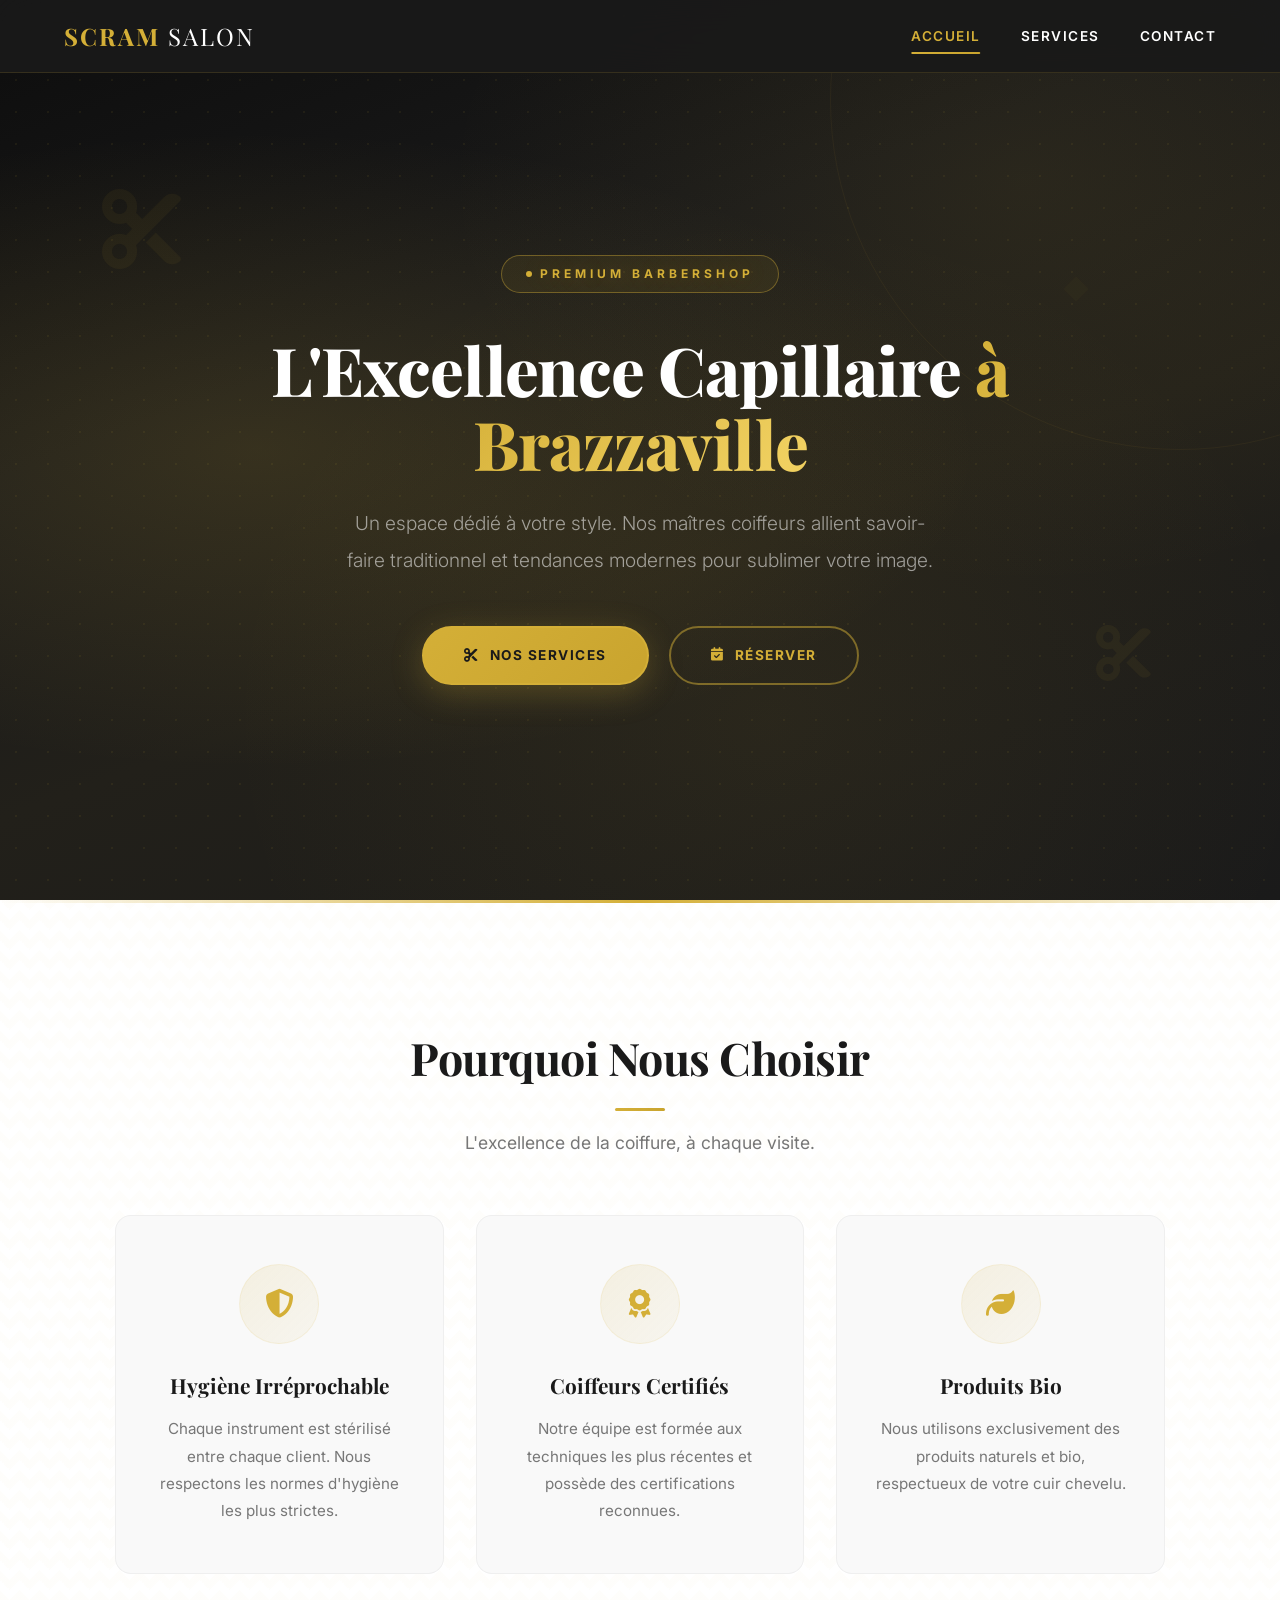
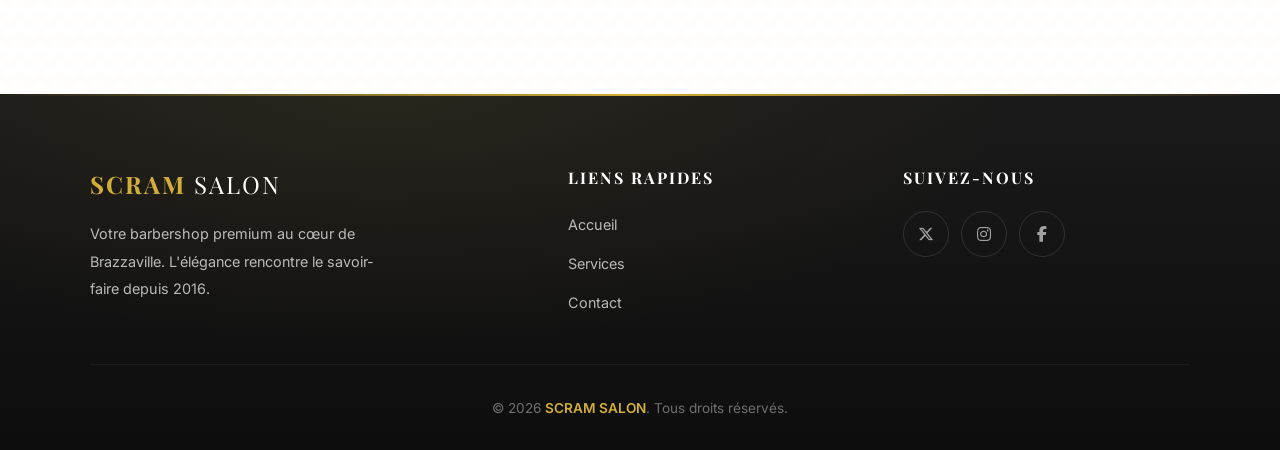
==== commit 07abcd69: "modification" ====
--- a/index.html
+++ b/index.html
@@ -3,8 +3,10 @@
 <head>
     <meta charset="UTF-8">
     <meta name="viewport" content="width=device-width, initial-scale=1.0">
-    <title>SCRAM SALON —Le meilleur de la coiffure masculine à Brazzaville.</title>
+    <title>SCRAM SALON — Le meilleur de la coiffure masculine à Brazzaville</title>
 
+    <meta name="description" content="SCRAM SALON — Le meilleur de la coiffure masculine à Brazzaville. Barbershop premium, coupe homme, soins et barbe.">
+    <link rel="icon" href="data:image/svg+xml,<svg xmlns='http://www.w3.org/2000/svg' viewBox='0 0 100 100'><rect width='100' height='100' rx='20' fill='%231A1A1A'/><text x='50' y='68' text-anchor='middle' font-size='50' fill='%23D4AF37'>✂</text></svg>">
     <!-- Google Fonts -->
     <link rel="preconnect" href="https://fonts.googleapis.com">
     <link rel="preconnect" href="https://fonts.gstatic.com" crossorigin>
@@ -37,7 +39,7 @@
 
             <nav class="main-nav" aria-label="Navigation principale">
                 <ul>
-                    <li><a href="index.html" class="active">Accueil</a></li>
+                    <li><a href="index.html" class="active" aria-current="page">Accueil</a></li>
                     <li><a href="services.html">Services</a></li>
                     <li><a href="contact.html">Contact</a></li>
                 </ul>
@@ -51,6 +53,9 @@
              HERO — ACCUEIL
              ============================================ -->
         <section id="home" class="hero">
+            <div class="hero-deco hero-deco-1" aria-hidden="true"><i class="fa-solid fa-scissors"></i></div>
+            <div class="hero-deco hero-deco-2" aria-hidden="true"><i class="fa-solid fa-cut"></i></div>
+            <div class="hero-deco hero-deco-3" aria-hidden="true"><i class="fa-solid fa-diamond"></i></div>
             <div class="hero-content">
                 <span class="hero-badge">Premium Barbershop</span>
                 <h1>L'Excellence Capillaire <em>à Brazzaville</em></h1>
--- a/styles.css
+++ b/styles.css
@@ -5,7 +5,9 @@
     --gold: #D4AF37;
     --gold-hover: #C9A42E;
     --gold-light: rgba(212, 175, 55, 0.15);
+    --gold-glow: rgba(212, 175, 55, 0.4);
     --charcoal: #1A1A1A;
+    --charcoal-light: #2A2A2A;
     --off-white: #F9F9F9;
     --text: #333333;
     --text-light: #777777;
@@ -13,8 +15,11 @@
     --shadow-sm: 0 2px 8px rgba(0, 0, 0, 0.08);
     --shadow-md: 0 8px 24px rgba(0, 0, 0, 0.12);
     --shadow-lg: 0 12px 40px rgba(0, 0, 0, 0.18);
-    --radius: 12px;
-    --transition: all 0.3s ease;
+    --shadow-gold: 0 8px 32px rgba(212, 175, 55, 0.25);
+    --radius: 16px;
+    --radius-sm: 10px;
+    --transition: all 0.4s cubic-bezier(0.25, 0.46, 0.45, 0.94);
+    --transition-fast: all 0.25s ease;
     --font-display: 'Playfair Display', Georgia, serif;
     --font-body: 'Inter', -apple-system, sans-serif;
 }
@@ -41,6 +46,7 @@
     background-color: var(--off-white);
     line-height: 1.7;
     -webkit-font-smoothing: antialiased;
+    overflow-x: hidden;
 }
 
 img {
@@ -63,31 +69,127 @@
     padding: 0 24px;
 }
 
+/* ============================================
+   KEYFRAME ANIMATIONS
+   ============================================ */
+@keyframes fadeInUp {
+    from {
+        opacity: 0;
+        transform: translateY(40px);
+    }
+    to {
+        opacity: 1;
+        transform: translateY(0);
+    }
+}
+
+@keyframes fadeIn {
+    from { opacity: 0; }
+    to { opacity: 1; }
+}
+
+@keyframes float {
+    0%, 100% { transform: translateY(0) rotate(0deg); }
+    50% { transform: translateY(-20px) rotate(3deg); }
+}
+
+@keyframes floatReverse {
+    0%, 100% { transform: translateY(0) rotate(0deg); }
+    50% { transform: translateY(15px) rotate(-2deg); }
+}
+
+@keyframes pulse {
+    0%, 100% { opacity: 1; }
+    50% { opacity: 0.6; }
+}
+
+@keyframes shimmer {
+    0% { background-position: -200% center; }
+    100% { background-position: 200% center; }
+}
+
+@keyframes rotate {
+    from { transform: rotate(0deg); }
+    to { transform: rotate(360deg); }
+}
+
+@keyframes scaleIn {
+    from {
+        opacity: 0;
+        transform: scale(0.9);
+    }
+    to {
+        opacity: 1;
+        transform: scale(1);
+    }
+}
+
+@keyframes borderGlow {
+    0%, 100% { border-color: rgba(212, 175, 55, 0.3); }
+    50% { border-color: rgba(212, 175, 55, 0.8); }
+}
+
+@keyframes gradientFlow {
+    0% { background-position: 0% 50%; }
+    50% { background-position: 100% 50%; }
+    100% { background-position: 0% 50%; }
+}
+
+@keyframes slideInLeft {
+    from { opacity: 0; transform: translateX(-50px); }
+    to { opacity: 1; transform: translateX(0); }
+}
+
+@keyframes slideInRight {
+    from { opacity: 0; transform: translateX(50px); }
+    to { opacity: 1; transform: translateX(0); }
+}
+
+@keyframes dotPulse {
+    0%, 100% { opacity: 0.3; transform: scale(1); }
+    50% { opacity: 0.8; transform: scale(1.5); }
+}
+
+/* ============================================
+   SECTION TITLES
+   ============================================ */
 .section-title {
     font-family: var(--font-display);
-    font-size: 2.5rem;
+    font-size: 2.8rem;
     font-weight: 700;
     text-align: center;
     margin-bottom: 1rem;
     color: var(--charcoal);
+    letter-spacing: -0.5px;
+    position: relative;
+}
+
+.section-title::after {
+    content: "";
+    display: block;
+    width: 50px;
+    height: 3px;
+    background: linear-gradient(90deg, var(--gold), var(--gold-hover));
+    margin: 0.75rem auto 0;
+    border-radius: 2px;
 }
 
 .section-subtitle {
     text-align: center;
     color: var(--text-light);
-    font-size: 1.05rem;
+    font-size: 1.1rem;
     margin-bottom: 3.5rem;
     max-width: 550px;
     margin-left: auto;
     margin-right: auto;
+    line-height: 1.8;
 }
 
 .section-divider {
-    width: 60px;
-    height: 3px;
-    background: var(--gold);
-    margin: 0.75rem auto 1.25rem;
+    width: 0;
+    height: 0;
     border: none;
+    margin: 0;
 }
 
 /* ============================================
@@ -99,10 +201,11 @@
     left: 0;
     width: 100%;
     z-index: 1000;
-    background: rgba(26, 26, 26, 0.95);
-    backdrop-filter: blur(10px);
-    -webkit-backdrop-filter: blur(10px);
-    border-bottom: 1px solid rgba(212, 175, 55, 0.2);
+    background: rgba(26, 26, 26, 0.92);
+    backdrop-filter: blur(20px) saturate(180%);
+    -webkit-backdrop-filter: blur(20px) saturate(180%);
+    border-bottom: 1px solid rgba(212, 175, 55, 0.15);
+    transition: var(--transition);
 }
 
 .header .container {
@@ -120,6 +223,11 @@
     letter-spacing: 2px;
     text-transform: uppercase;
     white-space: nowrap;
+    transition: var(--transition);
+}
+
+.logo:hover {
+    text-shadow: 0 0 20px var(--gold-glow);
 }
 
 .logo span {
@@ -192,14 +300,14 @@
 
 .main-nav ul {
     display: flex;
-    gap: 2rem;
+    gap: 2.5rem;
 }
 
 .main-nav a {
     color: var(--white);
-    font-size: 0.9rem;
-    font-weight: 500;
-    letter-spacing: 0.5px;
+    font-size: 0.85rem;
+    font-weight: 600;
+    letter-spacing: 1.5px;
     text-transform: uppercase;
     padding: 0.5rem 0;
     position: relative;
@@ -209,12 +317,14 @@
 .main-nav a::after {
     content: "";
     position: absolute;
-    bottom: 0;
-    left: 0;
+    bottom: -2px;
+    left: 50%;
     width: 0;
     height: 2px;
-    background: var(--gold);
-    transition: var(--transition);
+    background: linear-gradient(90deg, var(--gold), var(--gold-hover));
+    transition: var(--transition);
+    transform: translateX(-50%);
+    border-radius: 2px;
 }
 
 .main-nav a:hover {
@@ -234,51 +344,61 @@
    PAGE BANNER (internal pages)
    ============================================ */
 .page-banner {
-    padding: 160px 24px 60px;
+    padding: 160px 24px 70px;
     background:
-        linear-gradient(
-            160deg,
-            rgba(26, 26, 26, 0.97) 0%,
-            rgba(26, 26, 26, 0.88) 40%,
-            rgba(212, 175, 55, 0.25) 100%
-        ),
-        linear-gradient(
-            45deg,
-            #1a1a1a 0%,
-            #2a2218 50%,
-            #1a1a1a 100%
-        );
+        radial-gradient(ellipse at 20% 50%, rgba(212, 175, 55, 0.12) 0%, transparent 50%),
+        radial-gradient(ellipse at 80% 50%, rgba(212, 175, 55, 0.06) 0%, transparent 50%),
+        linear-gradient(160deg, #0d0d0d 0%, #1a1a1a 40%, rgba(212, 175, 55, 0.2) 100%),
+        var(--charcoal);
     text-align: center;
     position: relative;
     overflow: hidden;
 }
 
 .page-banner::before {
+    content: "";
+    position: absolute;
+    inset: 0;
+    background-image: radial-gradient(rgba(212, 175, 55, 0.06) 1px, transparent 1px);
+    background-size: 28px 28px;
+    z-index: 0;
+}
+
+.page-banner::after {
     content: "";
     position: absolute;
     width: 400px;
     height: 400px;
-    border: 1px solid rgba(212, 175, 55, 0.1);
+    border: 1px solid rgba(212, 175, 55, 0.06);
     border-radius: 50%;
-    top: -100px;
+    bottom: -150px;
     right: -100px;
+    animation: rotate 50s linear infinite;
+    z-index: 0;
 }
 
 .page-banner-title {
     font-family: var(--font-display);
-    font-size: 3.2rem;
-    font-weight: 700;
+    font-size: 3.5rem;
+    font-weight: 800;
     color: var(--white);
     margin-bottom: 1rem;
+    letter-spacing: -0.5px;
+    animation: fadeInUp 0.8s ease both;
+    position: relative;
+    z-index: 1;
 }
 
 .page-banner-subtitle {
-    font-size: 1.1rem;
-    color: rgba(255, 255, 255, 0.7);
+    font-size: 1.15rem;
+    color: rgba(255, 255, 255, 0.6);
     margin-bottom: 1.5rem;
     max-width: 500px;
     margin-left: auto;
     margin-right: auto;
+    animation: fadeInUp 0.8s 0.2s ease both;
+    position: relative;
+    z-index: 1;
 }
 
 .page-banner-breadcrumb {
@@ -287,7 +407,10 @@
     justify-content: center;
     gap: 0.75rem;
     font-size: 0.85rem;
-    color: rgba(255, 255, 255, 0.5);
+    color: rgba(255, 255, 255, 0.4);
+    animation: fadeInUp 0.8s 0.4s ease both;
+    position: relative;
+    z-index: 1;
 }
 
 .page-banner-breadcrumb a {
@@ -314,91 +437,139 @@
     text-align: center;
     padding: 120px 24px 80px;
     background:
-        linear-gradient(
-            160deg,
-            rgba(26, 26, 26, 0.97) 0%,
-            rgba(26, 26, 26, 0.88) 40%,
-            rgba(212, 175, 55, 0.25) 100%
-        ),
-        linear-gradient(
-            45deg,
-            #1a1a1a 0%,
-            #2a2218 50%,
-            #1a1a1a 100%
-        );
+        radial-gradient(ellipse at 20% 50%, rgba(212, 175, 55, 0.15) 0%, transparent 50%),
+        radial-gradient(ellipse at 80% 20%, rgba(212, 175, 55, 0.08) 0%, transparent 40%),
+        radial-gradient(ellipse at 60% 80%, rgba(212, 175, 55, 0.06) 0%, transparent 50%),
+        linear-gradient(160deg, #0d0d0d 0%, #1a1a1a 35%, #22201a 60%, #1a1a1a 100%);
     background-size: cover;
     background-position: center;
     position: relative;
     overflow: hidden;
 }
 
-/* Decorative geometric element */
+/* Dot grid pattern overlay */
 .hero::before {
     content: "";
     position: absolute;
-    width: 500px;
-    height: 500px;
-    border: 1px solid rgba(212, 175, 55, 0.1);
+    inset: 0;
+    background-image: radial-gradient(rgba(212, 175, 55, 0.07) 1px, transparent 1px);
+    background-size: 32px 32px;
+    z-index: 0;
+}
+
+/* Large decorative floating circle */
+.hero::after {
+    content: "";
+    position: absolute;
+    width: 700px;
+    height: 700px;
+    border: 1px solid rgba(212, 175, 55, 0.06);
     border-radius: 50%;
-    top: -150px;
-    right: -150px;
-}
-
-.hero::after {
-    content: "";
-    position: absolute;
-    width: 300px;
-    height: 300px;
-    border: 1px solid rgba(212, 175, 55, 0.08);
-    border-radius: 50%;
-    bottom: -80px;
-    left: -80px;
-}
-
+    top: -250px;
+    right: -250px;
+    animation: float 12s ease-in-out infinite;
+    z-index: 0;
+}
+
+/* Extra decorative element via .hero-content */
 .hero-content {
-    max-width: 750px;
-    position: relative;
-    z-index: 1;
+    max-width: 800px;
+    position: relative;
+    z-index: 2;
+    animation: fadeInUp 1s ease both;
+}
+
+/* Floating decorative icons in hero */
+.hero-deco {
+    position: absolute;
+    color: rgba(212, 175, 55, 0.06);
+    font-size: 4rem;
+    z-index: 0;
+    pointer-events: none;
+}
+
+.hero-deco-1 {
+    top: 18%;
+    left: 8%;
+    font-size: 5rem;
+    animation: float 8s ease-in-out infinite;
+}
+
+.hero-deco-2 {
+    bottom: 22%;
+    right: 10%;
+    font-size: 3.5rem;
+    animation: floatReverse 10s ease-in-out infinite;
+}
+
+.hero-deco-3 {
+    top: 30%;
+    right: 15%;
+    font-size: 1.5rem;
+    animation: float 6s ease-in-out infinite 1s;
+    opacity: 0.5;
 }
 
 .hero-badge {
-    display: inline-block;
-    padding: 0.4rem 1.2rem;
-    border: 1px solid var(--gold);
+    display: inline-flex;
+    align-items: center;
+    gap: 0.5rem;
+    padding: 0.5rem 1.5rem;
+    border: 1px solid rgba(212, 175, 55, 0.4);
     color: var(--gold);
     font-size: 0.75rem;
-    font-weight: 600;
-    letter-spacing: 3px;
+    font-weight: 700;
+    letter-spacing: 4px;
     text-transform: uppercase;
-    margin-bottom: 2rem;
-    border-radius: 30px;
+    margin-bottom: 2.5rem;
+    border-radius: 50px;
+    background: rgba(212, 175, 55, 0.08);
+    backdrop-filter: blur(10px);
+    animation: borderGlow 3s ease-in-out infinite, fadeIn 1s 0.3s ease both;
+    text-shadow: 0 0 20px rgba(212, 175, 55, 0.3);
+}
+
+.hero-badge::before {
+    content: "";
+    width: 6px;
+    height: 6px;
+    background: var(--gold);
+    border-radius: 50%;
+    animation: pulse 2s ease-in-out infinite;
 }
 
 .hero h1 {
     font-family: var(--font-display);
-    font-size: 3.8rem;
-    font-weight: 700;
+    font-size: 4.2rem;
+    font-weight: 800;
     color: var(--white);
-    line-height: 1.15;
+    line-height: 1.1;
     margin-bottom: 1.5rem;
+    letter-spacing: -1px;
 }
 
 .hero h1 em {
-    color: var(--gold);
     font-style: normal;
+    background: linear-gradient(135deg, var(--gold) 0%, #F0D060 50%, var(--gold) 100%);
+    background-size: 200% auto;
+    -webkit-background-clip: text;
+    -webkit-text-fill-color: transparent;
+    background-clip: text;
+    animation: shimmer 4s linear infinite;
 }
 
 .hero p {
-    font-size: 1.15rem;
-    color: rgba(255, 255, 255, 0.7);
-    max-width: 580px;
-    margin: 0 auto 2.5rem;
-    line-height: 1.8;
+    font-size: 1.2rem;
+    color: rgba(255, 255, 255, 0.55);
+    max-width: 600px;
+    margin: 0 auto 3rem;
+    line-height: 1.9;
+    font-weight: 300;
 }
 
 .hero-buttons {
     display: flex;
-    gap: 1rem;
+    gap: 1.25rem;
     justify-content: center;
     flex-wrap: wrap;
 }
@@ -406,90 +577,159 @@
 .btn {
     display: inline-flex;
     align-items: center;
-    gap: 0.5rem;
-    padding: 0.9rem 2.2rem;
+    gap: 0.6rem;
+    padding: 1rem 2.5rem;
     font-family: var(--font-body);
-    font-size: 0.9rem;
-    font-weight: 600;
-    letter-spacing: 1px;
+    font-size: 0.85rem;
+    font-weight: 700;
+    letter-spacing: 1.5px;
     text-transform: uppercase;
     border-radius: 50px;
     cursor: pointer;
     transition: var(--transition);
     border: 2px solid transparent;
+    position: relative;
+    overflow: hidden;
+}
+
+.btn::before {
+    content: "";
+    position: absolute;
+    top: 0;
+    left: -100%;
+    width: 100%;
+    height: 100%;
+    background: linear-gradient(90deg, transparent, rgba(255, 255, 255, 0.2), transparent);
+    transition: left 0.5s ease;
+}
+
+.btn:hover::before {
+    left: 100%;
 }
 
 .btn-primary {
-    background: var(--gold);
+    background: linear-gradient(135deg, var(--gold) 0%, var(--gold-hover) 100%);
     color: var(--charcoal);
     border-color: var(--gold);
+    box-shadow: var(--shadow-gold);
 }
 
 .btn-primary:hover {
-    background: var(--gold-hover);
-    border-color: var(--gold-hover);
-    transform: translateY(-2px);
-    box-shadow: 0 8px 25px rgba(212, 175, 55, 0.35);
+    transform: translateY(-3px);
+    box-shadow: 0 12px 40px rgba(212, 175, 55, 0.4);
 }
 
 .btn-outline {
     background: transparent;
     color: var(--gold);
+    border-color: rgba(212, 175, 55, 0.5);
+    backdrop-filter: blur(10px);
+}
+
+.btn-outline:hover {
+    background: rgba(212, 175, 55, 0.1);
     border-color: var(--gold);
-}
-
-.btn-outline:hover {
-    background: var(--gold);
-    color: var(--charcoal);
-    transform: translateY(-2px);
+    transform: translateY(-3px);
+    box-shadow: 0 8px 25px rgba(212, 175, 55, 0.15);
 }
 
 /* ============================================
    WHY CHOOSE US
    ============================================ */
 .why-us {
-    padding: 100px 24px;
-    background: var(--white);
+    padding: 120px 24px;
+    background:
+        linear-gradient(135deg, rgba(212, 175, 55, 0.02) 25%, transparent 25%) -50px 0,
+        linear-gradient(225deg, rgba(212, 175, 55, 0.02) 25%, transparent 25%) -50px 0,
+        linear-gradient(315deg, rgba(212, 175, 55, 0.02) 25%, transparent 25%),
+        linear-gradient(45deg, rgba(212, 175, 55, 0.02) 25%, transparent 25%),
+        var(--white);
+    background-size: 20px 20px;
+    position: relative;
+}
+
+.why-us::before {
+    content: "";
+    position: absolute;
+    top: 0;
+    left: 0;
+    right: 0;
+    height: 3px;
+    background: linear-gradient(90deg, transparent 0%, var(--gold) 50%, transparent 100%);
 }
 
 .why-grid {
     display: grid;
     grid-template-columns: repeat(3, 1fr);
-    gap: 2.5rem;
-    max-width: 1000px;
+    gap: 2rem;
+    max-width: 1050px;
     margin: 0 auto;
 }
 
 .why-card {
     text-align: center;
-    padding: 2.5rem 2rem;
+    padding: 3rem 2rem;
     border-radius: var(--radius);
     background: var(--off-white);
     transition: var(--transition);
+    position: relative;
+    overflow: hidden;
+    border: 1px solid rgba(0, 0, 0, 0.04);
+    animation: fadeInUp 0.6s ease both;
+}
+
+.why-card:nth-child(1) { animation-delay: 0.1s; }
+.why-card:nth-child(2) { animation-delay: 0.2s; }
+.why-card:nth-child(3) { animation-delay: 0.3s; }
+
+.why-card::before {
+    content: "";
+    position: absolute;
+    top: 0;
+    left: 0;
+    right: 0;
+    height: 3px;
+    background: linear-gradient(90deg, transparent, var(--gold), transparent);
+    opacity: 0;
+    transition: var(--transition);
 }
 
 .why-card:hover {
-    transform: translateY(-4px);
-    box-shadow: var(--shadow-md);
+    transform: translateY(-8px);
+    box-shadow: var(--shadow-lg);
+    border-color: rgba(212, 175, 55, 0.15);
+}
+
+.why-card:hover::before {
+    opacity: 1;
 }
 
 .why-icon {
-    width: 70px;
-    height: 70px;
+    width: 80px;
+    height: 80px;
     margin: 0 auto 1.5rem;
     display: flex;
     align-items: center;
     justify-content: center;
-    background: var(--gold-light);
+    background: linear-gradient(135deg, rgba(212, 175, 55, 0.12) 0%, rgba(212, 175, 55, 0.05) 100%);
     border-radius: 50%;
     color: var(--gold);
-    font-size: 1.6rem;
+    font-size: 1.8rem;
+    transition: var(--transition);
+    border: 1px solid rgba(212, 175, 55, 0.1);
+}
+
+.why-card:hover .why-icon {
+    background: linear-gradient(135deg, var(--gold) 0%, var(--gold-hover) 100%);
+    color: var(--white);
+    transform: scale(1.1);
+    box-shadow: var(--shadow-gold);
 }
 
 .why-card h3 {
     font-family: var(--font-display);
-    font-size: 1.25rem;
-    font-weight: 600;
+    font-size: 1.3rem;
+    font-weight: 700;
     margin-bottom: 0.75rem;
     color: var(--charcoal);
 }
@@ -497,21 +737,35 @@
 .why-card p {
     color: var(--text-light);
     font-size: 0.95rem;
-    line-height: 1.7;
+    line-height: 1.8;
 }
 
 /* ============================================
    SERVICES SECTION
    ============================================ */
 .services {
-    padding: 100px 24px;
-    background: var(--off-white);
+    padding: 120px 24px;
+    background:
+        radial-gradient(ellipse at 20% 80%, rgba(212, 175, 55, 0.04) 0%, transparent 50%),
+        radial-gradient(ellipse at 80% 20%, rgba(212, 175, 55, 0.03) 0%, transparent 50%),
+        var(--off-white);
+    position: relative;
+}
+
+.services::before {
+    content: "";
+    position: absolute;
+    top: 0;
+    left: 10%;
+    right: 10%;
+    height: 1px;
+    background: linear-gradient(90deg, transparent, rgba(212, 175, 55, 0.2), transparent);
 }
 
 .services-grid {
     display: grid;
     grid-template-columns: repeat(4, 1fr);
-    gap: 2rem;
+    gap: 1.5rem;
 }
 
 .service-card {
@@ -519,58 +773,71 @@
     border-radius: var(--radius);
     padding: 2.5rem 1.5rem;
     text-align: center;
-    border: 1px solid rgba(0, 0, 0, 0.06);
+    border: 1px solid rgba(0, 0, 0, 0.05);
     transition: var(--transition);
     position: relative;
     overflow: hidden;
-}
+    animation: fadeInUp 0.6s ease both;
+}
+
+.service-card:nth-child(1) { animation-delay: 0.1s; }
+.service-card:nth-child(2) { animation-delay: 0.2s; }
+.service-card:nth-child(3) { animation-delay: 0.3s; }
+.service-card:nth-child(4) { animation-delay: 0.4s; }
 
 .service-card::before {
     content: "";
     position: absolute;
     top: 0;
     left: 0;
-    width: 100%;
-    height: 3px;
-    background: var(--gold);
-    transform: scaleX(0);
-    transform-origin: left;
-    transition: var(--transition);
+    right: 0;
+    height: 4px;
+    background: linear-gradient(90deg, transparent, var(--gold), transparent);
+    background-size: 200% auto;
+    transform: scaleX(0.6);
+    transform-origin: center;
+    transition: var(--transition);
+    opacity: 0.5;
 }
 
 .service-card:hover {
-    transform: translateY(-8px);
-    box-shadow: var(--shadow-lg);
-    border-color: var(--gold);
+    transform: translateY(-12px);
+    box-shadow: 0 20px 60px rgba(0, 0, 0, 0.12), 0 0 0 1px rgba(212, 175, 55, 0.2);
+    border-color: rgba(212, 175, 55, 0.3);
 }
 
 .service-card:hover::before {
     transform: scaleX(1);
+    opacity: 1;
+    animation: shimmer 2s linear infinite;
 }
 
 .service-icon {
-    width: 80px;
-    height: 80px;
+    width: 90px;
+    height: 90px;
     margin: 0 auto 1.5rem;
     display: flex;
     align-items: center;
     justify-content: center;
-    background: var(--gold-light);
+    background: linear-gradient(135deg, rgba(212, 175, 55, 0.12) 0%, rgba(212, 175, 55, 0.04) 100%);
     border-radius: 50%;
     color: var(--gold);
-    font-size: 1.8rem;
-    transition: var(--transition);
+    font-size: 2rem;
+    transition: var(--transition);
+    border: 1px solid rgba(212, 175, 55, 0.1);
 }
 
 .service-card:hover .service-icon {
-    background: var(--gold);
+    background: linear-gradient(135deg, var(--gold) 0%, #F0D060 100%);
     color: var(--white);
+    transform: scale(1.15) rotate(-5deg);
+    box-shadow: 0 8px 30px rgba(212, 175, 55, 0.4);
 }
 
 .service-card h3 {
     font-family: var(--font-display);
-    font-size: 1.2rem;
-    font-weight: 600;
+    font-size: 1.25rem;
+    font-weight: 700;
     margin-bottom: 0.75rem;
     color: var(--charcoal);
 }
@@ -578,30 +845,46 @@
 .service-card p {
     color: var(--text-light);
     font-size: 0.9rem;
-    line-height: 1.7;
-    margin-bottom: 1.25rem;
+    line-height: 1.8;
+    margin-bottom: 1.5rem;
 }
 
 .service-price {
     font-family: var(--font-display);
-    font-size: 1.5rem;
-    font-weight: 700;
+    font-size: 1.6rem;
+    font-weight: 800;
     color: var(--gold);
+    padding-top: 1rem;
+    border-top: 1px solid rgba(0, 0, 0, 0.06);
 }
 
 .service-price small {
-    font-size: 0.8rem;
+    font-size: 0.75rem;
     font-weight: 400;
     color: var(--text-light);
     font-family: var(--font-body);
+    letter-spacing: 0.5px;
 }
 
 /* ============================================
    CONTACT SECTION
    ============================================ */
 .contact {
-    padding: 100px 24px;
-    background: var(--white);
+    padding: 120px 24px;
+    background:
+        radial-gradient(ellipse at 30% 50%, rgba(212, 175, 55, 0.04) 0%, transparent 50%),
+        var(--white);
+    position: relative;
+}
+
+.contact::before {
+    content: "";
+    position: absolute;
+    top: 0;
+    left: 10%;
+    right: 10%;
+    height: 1px;
+    background: linear-gradient(90deg, transparent, rgba(212, 175, 55, 0.2), transparent);
 }
 
 .contact-wrapper {
@@ -618,8 +901,8 @@
 
 .contact-info h3 {
     font-family: var(--font-display);
-    font-size: 1.8rem;
-    font-weight: 700;
+    font-size: 2rem;
+    font-weight: 800;
     margin-bottom: 1rem;
     color: var(--charcoal);
 }
@@ -627,7 +910,8 @@
 .contact-info > p {
     color: var(--text-light);
     margin-bottom: 2.5rem;
-    line-height: 1.8;
+    line-height: 1.9;
+    font-size: 1.05rem;
 }
 
 .info-list {
@@ -640,29 +924,47 @@
     display: flex;
     align-items: flex-start;
     gap: 1rem;
+    padding: 1.25rem;
+    border-radius: var(--radius-sm);
+    transition: var(--transition);
+    border: 1px solid transparent;
+}
+
+.info-item:hover {
+    background: var(--off-white);
+    border-color: rgba(212, 175, 55, 0.1);
+    transform: translateX(4px);
 }
 
 .info-item-icon {
-    width: 48px;
-    height: 48px;
-    min-width: 48px;
+    width: 50px;
+    height: 50px;
+    min-width: 50px;
     display: flex;
     align-items: center;
     justify-content: center;
-    background: var(--gold-light);
-    border-radius: 10px;
+    background: linear-gradient(135deg, rgba(212, 175, 55, 0.15) 0%, rgba(212, 175, 55, 0.05) 100%);
+    border-radius: 12px;
     color: var(--gold);
-    font-size: 1rem;
+    font-size: 1.1rem;
+    transition: var(--transition);
+    border: 1px solid rgba(212, 175, 55, 0.1);
+}
+
+.info-item:hover .info-item-icon {
+    background: linear-gradient(135deg, var(--gold) 0%, var(--gold-hover) 100%);
+    color: var(--white);
+    transform: scale(1.1);
 }
 
 .info-item-text strong {
     display: block;
-    font-size: 0.85rem;
-    font-weight: 600;
+    font-size: 0.8rem;
+    font-weight: 700;
     text-transform: uppercase;
-    letter-spacing: 1px;
+    letter-spacing: 1.5px;
     color: var(--charcoal);
-    margin-bottom: 0.2rem;
+    margin-bottom: 0.3rem;
 }
 
 .info-item-text span {
@@ -673,6 +975,13 @@
 .contact-form {
     flex: 1;
     min-width: 0;
+    background: rgba(255, 255, 255, 0.7);
+    backdrop-filter: blur(20px) saturate(180%);
+    -webkit-backdrop-filter: blur(20px) saturate(180%);
+    border: 1px solid rgba(212, 175, 55, 0.12);
+    border-radius: var(--radius);
+    padding: 2.5rem;
+    box-shadow: 0 8px 32px rgba(0, 0, 0, 0.06);
 }
 
 .form-grid {
@@ -691,10 +1000,10 @@
 }
 
 .form-group label {
-    font-size: 0.8rem;
-    font-weight: 600;
+    font-size: 0.75rem;
+    font-weight: 700;
     text-transform: uppercase;
-    letter-spacing: 1px;
+    letter-spacing: 1.5px;
     color: var(--charcoal);
     margin-bottom: 0.5rem;
 }
@@ -702,13 +1011,13 @@
 .form-group input,
 .form-group select,
 .form-group textarea {
-    padding: 0.85rem 1rem;
+    padding: 0.9rem 1.1rem;
     font-family: var(--font-body);
     font-size: 0.95rem;
     color: var(--text);
-    background: var(--off-white);
-    border: 2px solid transparent;
-    border-radius: 8px;
+    background: var(--white);
+    border: 2px solid rgba(0, 0, 0, 0.06);
+    border-radius: var(--radius-sm);
     outline: none;
     transition: var(--transition);
 }
@@ -718,12 +1027,13 @@
 .form-group textarea:focus {
     border-color: var(--gold);
     background: var(--white);
-    box-shadow: 0 0 0 4px var(--gold-light);
+    box-shadow: 0 0 0 4px var(--gold-light), var(--shadow-sm);
+    transform: translateY(-1px);
 }
 
 .form-group input::placeholder,
 .form-group textarea::placeholder {
-    color: #aaa;
+    color: #bbb;
 }
 
 .form-group textarea {
@@ -750,9 +1060,22 @@
    FOOTER
    ============================================ */
 .footer {
-    background: var(--charcoal);
+    background:
+        radial-gradient(ellipse at 30% 0%, rgba(212, 175, 55, 0.08) 0%, transparent 50%),
+        linear-gradient(180deg, #1a1a1a 0%, #0d0d0d 100%);
     color: rgba(255, 255, 255, 0.7);
-    padding: 60px 24px 30px;
+    padding: 70px 24px 30px;
+    position: relative;
+}
+
+.footer::before {
+    content: "";
+    position: absolute;
+    top: 0;
+    left: 0;
+    right: 0;
+    height: 2px;
+    background: linear-gradient(90deg, transparent 0%, var(--gold) 50%, transparent 100%);
 }
 
 .footer-grid {
@@ -762,7 +1085,7 @@
     max-width: 1100px;
     margin: 0 auto;
     padding-bottom: 3rem;
-    border-bottom: 1px solid rgba(255, 255, 255, 0.08);
+    border-bottom: 1px solid rgba(255, 255, 255, 0.06);
 }
 
 .footer-brand .logo {
@@ -772,18 +1095,18 @@
 
 .footer-brand p {
     font-size: 0.9rem;
-    line-height: 1.8;
+    line-height: 1.9;
     max-width: 300px;
 }
 
 .footer-col h4 {
     font-family: var(--font-display);
-    font-size: 1.1rem;
-    font-weight: 600;
+    font-size: 1rem;
+    font-weight: 700;
     color: var(--white);
     margin-bottom: 1.25rem;
     text-transform: uppercase;
-    letter-spacing: 1px;
+    letter-spacing: 2px;
 }
 
 .footer-links {
@@ -795,11 +1118,27 @@
 .footer-links a {
     font-size: 0.9rem;
     transition: var(--transition);
+    position: relative;
+}
+
+.footer-links a::before {
+    content: "";
+    position: absolute;
+    bottom: -2px;
+    left: 0;
+    width: 0;
+    height: 1px;
+    background: var(--gold);
+    transition: var(--transition);
 }
 
 .footer-links a:hover {
     color: var(--gold);
-    padding-left: 4px;
+    padding-left: 6px;
+}
+
+.footer-links a:hover::before {
+    width: 100%;
 }
 
 .social-links {
@@ -808,23 +1147,24 @@
 }
 
 .social-link {
-    width: 44px;
-    height: 44px;
+    width: 46px;
+    height: 46px;
     display: flex;
     align-items: center;
     justify-content: center;
-    border: 1px solid rgba(255, 255, 255, 0.15);
+    border: 1px solid rgba(255, 255, 255, 0.12);
     border-radius: 50%;
-    color: rgba(255, 255, 255, 0.7);
+    color: rgba(255, 255, 255, 0.6);
     font-size: 1rem;
     transition: var(--transition);
 }
 
 .social-link:hover {
-    background: var(--gold);
+    background: linear-gradient(135deg, var(--gold) 0%, var(--gold-hover) 100%);
     border-color: var(--gold);
     color: var(--charcoal);
-    transform: translateY(-3px);
+    transform: translateY(-4px) scale(1.1);
+    box-shadow: var(--shadow-gold);
 }
 
 .footer-bottom {
@@ -833,10 +1173,12 @@
     max-width: 1100px;
     margin: 0 auto;
     font-size: 0.85rem;
+    color: rgba(255, 255, 255, 0.4);
 }
 
 .footer-bottom span {
     color: var(--gold);
+    font-weight: 600;
 }
 
 /* ============================================
@@ -844,7 +1186,11 @@
    ============================================ */
 @media (max-width: 1024px) {
     .hero h1 {
-        font-size: 3rem;
+        font-size: 3.2rem;
+    }
+
+    .section-title {
+        font-size: 2.4rem;
     }
 
     .services-grid {
@@ -876,15 +1222,16 @@
         position: fixed;
         top: 0;
         right: 0;
-        width: 280px;
+        width: 300px;
         height: 100vh;
-        background: var(--charcoal);
+        background: rgba(26, 26, 26, 0.98);
+        backdrop-filter: blur(20px);
         flex-direction: column;
         justify-content: center;
         padding: 2rem;
         transform: translateX(100%);
-        transition: transform 0.4s cubic-bezier(0.25, 0.8, 0.25, 1);
-        box-shadow: -4px 0 20px rgba(0, 0, 0, 0.3);
+        transition: transform 0.5s cubic-bezier(0.25, 0.8, 0.25, 1);
+        box-shadow: -10px 0 40px rgba(0, 0, 0, 0.4);
     }
 
     #menu-toggle:checked ~ .header .main-nav {
@@ -893,13 +1240,13 @@
 
     .main-nav ul {
         flex-direction: column;
-        gap: 1.5rem;
+        gap: 2rem;
         text-align: center;
     }
 
     .main-nav a {
         font-size: 1.1rem;
-        padding: 0.5rem 0;
+        letter-spacing: 3px;
     }
 
     /* Overlay when menu is open */
@@ -911,7 +1258,8 @@
     .page-overlay {
         position: fixed;
         inset: 0;
-        background: rgba(0, 0, 0, 0.5);
+        background: rgba(0, 0, 0, 0.6);
+        backdrop-filter: blur(4px);
         z-index: 998;
         opacity: 0;
         pointer-events: none;
@@ -920,12 +1268,12 @@
 
     /* Page banner */
     .page-banner-title {
-        font-size: 2.2rem;
+        font-size: 2.4rem;
     }
 
     /* Hero */
     .hero h1 {
-        font-size: 2.2rem;
+        font-size: 2.4rem;
     }
 
     .hero p {
@@ -933,7 +1281,9 @@
     }
 
     .hero-badge {
-        font-size: 0.7rem;
+        font-size: 0.65rem;
+        letter-spacing: 3px;
+        padding: 0.4rem 1.2rem;
     }
 
     .hero-buttons {
@@ -943,7 +1293,7 @@
 
     .btn {
         width: 100%;
-        max-width: 280px;
+        max-width: 300px;
         justify-content: center;
     }
 
@@ -955,17 +1305,26 @@
     /* Why us */
     .why-grid {
         grid-template-columns: 1fr;
-        max-width: 400px;
+        max-width: 420px;
+    }
+
+    .why-us,
+    .services {
+        padding: 80px 24px;
     }
 
     /* Services */
     .services-grid {
         grid-template-columns: 1fr;
-        max-width: 400px;
+        max-width: 420px;
         margin: 0 auto;
     }
 
     /* Contact */
+    .contact {
+        padding: 80px 24px;
+    }
+
     .contact-wrapper {
         flex-direction: column;
         gap: 3rem;
@@ -1005,18 +1364,28 @@
    ============================================ */
 @media (max-width: 480px) {
     .hero h1 {
-        font-size: 1.8rem;
+        font-size: 2rem;
     }
 
     .page-banner-title {
-        font-size: 1.8rem;
+        font-size: 2rem;
     }
 
     .section-title {
-        font-size: 1.6rem;
+        font-size: 1.7rem;
     }
 
     .contact-info h3 {
-        font-size: 1.4rem;
-    }
-}
+        font-size: 1.5rem;
+    }
+
+    .hero {
+        padding: 100px 16px 60px;
+    }
+
+    .why-us,
+    .services,
+    .contact {
+        padding: 60px 16px;
+    }
+}
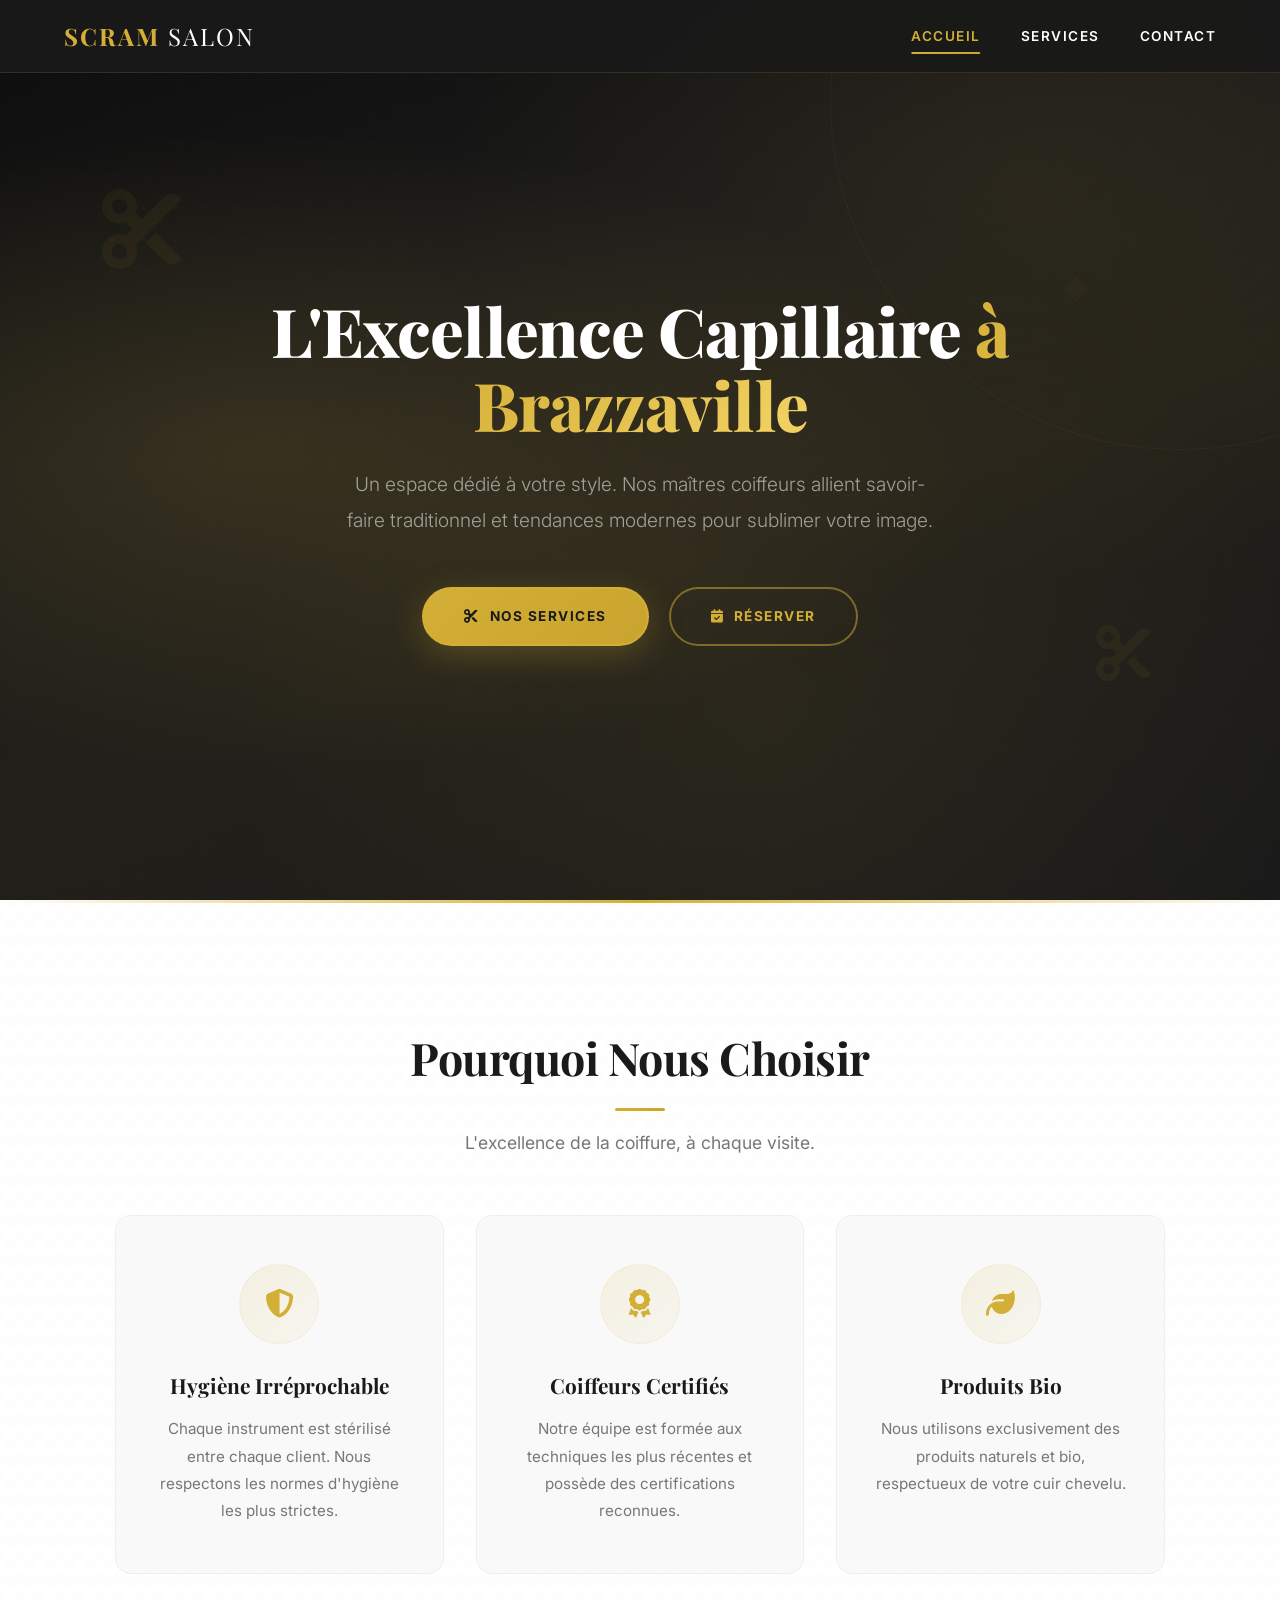
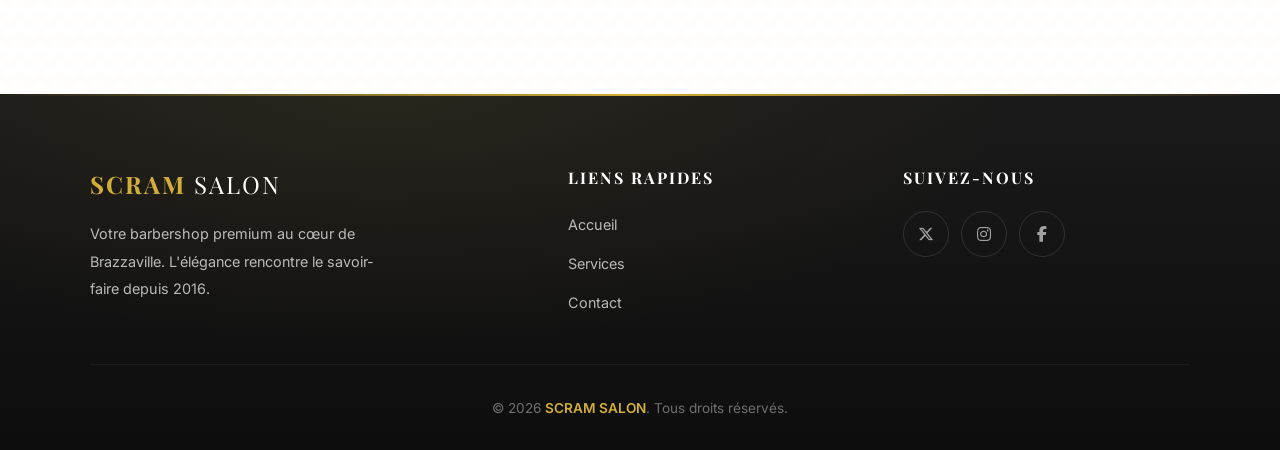
==== commit 69e3c2ae: "modification" ====
--- a/index.html
+++ b/index.html
@@ -57,7 +57,6 @@
             <div class="hero-deco hero-deco-2" aria-hidden="true"><i class="fa-solid fa-cut"></i></div>
             <div class="hero-deco hero-deco-3" aria-hidden="true"><i class="fa-solid fa-diamond"></i></div>
             <div class="hero-content">
-                <span class="hero-badge">Premium Barbershop</span>
                 <h1>L'Excellence Capillaire <em>à Brazzaville</em></h1>
                 <p>
                     Un espace dédié à votre style. Nos maîtres coiffeurs allient
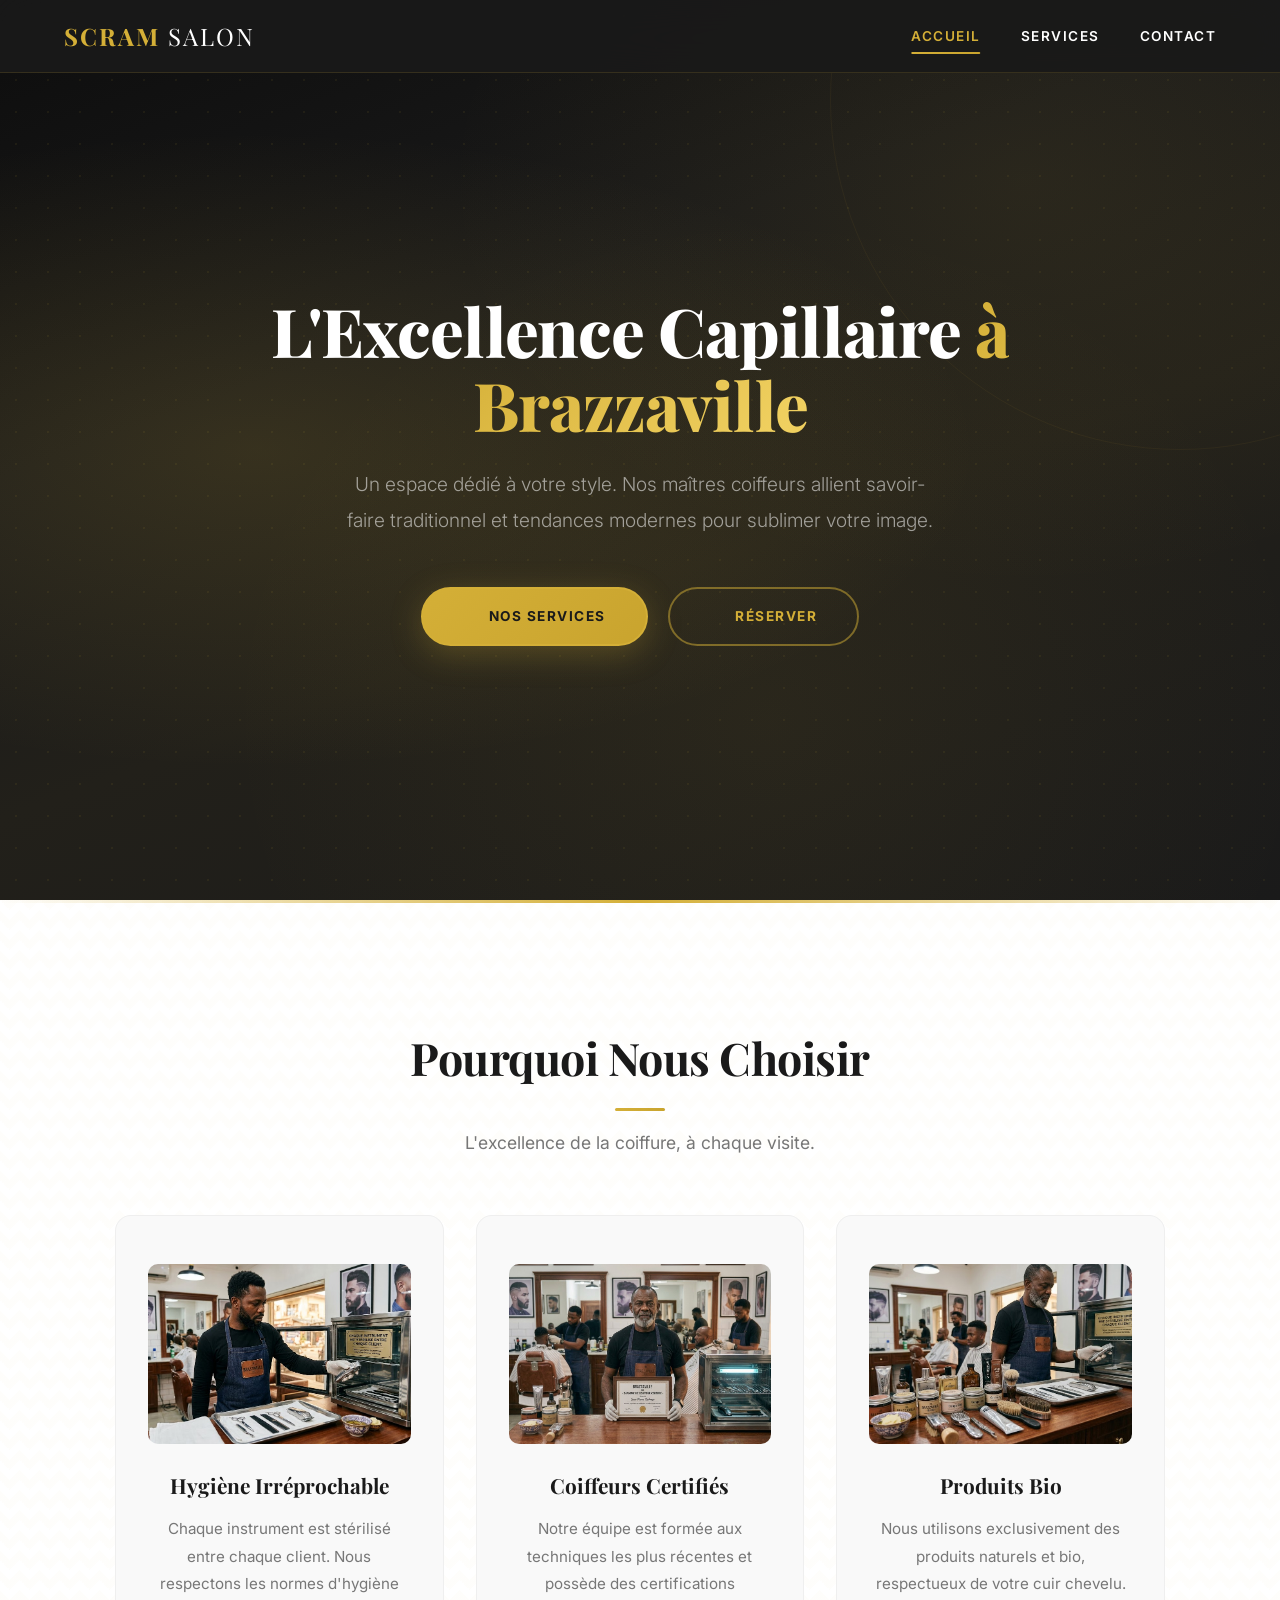
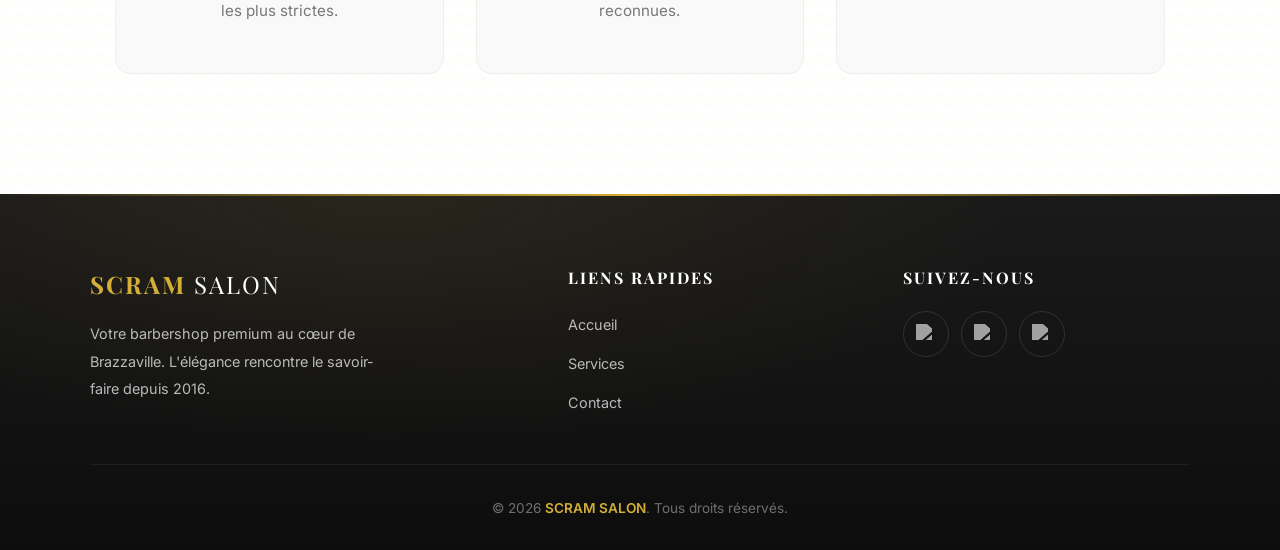
==== commit 1a111c58: "modification" ====
--- a/index.html
+++ b/index.html
@@ -12,8 +12,7 @@
     <link rel="preconnect" href="https://fonts.gstatic.com" crossorigin>
     <link href="https://fonts.googleapis.com/css2?family=Inter:wght@300;400;500;600;700&family=Playfair+Display:wght@400;500;600;700;800&display=swap" rel="stylesheet">
 
-    <!-- Font Awesome -->
-    <link rel="stylesheet" href="https://cdnjs.cloudflare.com/ajax/libs/font-awesome/6.5.1/css/all.min.css">
+    <!-- Font Awesome — removed, using images instead -->
 
     <!-- Stylesheet -->
     <link rel="stylesheet" href="styles.css">
@@ -53,9 +52,6 @@
              HERO — ACCUEIL
              ============================================ -->
         <section id="home" class="hero">
-            <div class="hero-deco hero-deco-1" aria-hidden="true"><i class="fa-solid fa-scissors"></i></div>
-            <div class="hero-deco hero-deco-2" aria-hidden="true"><i class="fa-solid fa-cut"></i></div>
-            <div class="hero-deco hero-deco-3" aria-hidden="true"><i class="fa-solid fa-diamond"></i></div>
             <div class="hero-content">
                 <h1>L'Excellence Capillaire <em>à Brazzaville</em></h1>
                 <p>
@@ -65,10 +61,10 @@
                 </p>
                 <div class="hero-buttons">
                     <a href="services.html" class="btn btn-primary">
-                        <i class="fa-solid fa-scissors"></i> Nos Services
+                        <img src="https://img.icons8.com/ios-glyphs/30/FFFFFF/scissors.png" alt="" width="16" height="16"> Nos Services
                     </a>
                     <a href="contact.html" class="btn btn-outline">
-                        <i class="fa-solid fa-calendar-check"></i> Réserver
+                        <img src="https://img.icons8.com/ios-glyphs/30/D4AF37/calendar.png" alt="" width="16" height="16"> Réserver
                     </a>
                 </div>
             </div>
@@ -88,7 +84,7 @@
                 <div class="why-grid">
                     <article class="why-card">
                         <div class="why-icon">
-                            <i class="fa-solid fa-shield-halved"></i>
+                            <img src="images/stériliseur2.jpg" alt="Hygiène" loading="lazy">
                         </div>
                         <h3>Hygiène Irréprochable</h3>
                         <p>
@@ -99,7 +95,7 @@
 
                     <article class="why-card">
                         <div class="why-icon">
-                            <i class="fa-solid fa-award"></i>
+                            <img src="images/certifié.jpg" alt="Coiffeurs Certifiés" loading="lazy">
                         </div>
                         <h3>Coiffeurs Certifiés</h3>
                         <p>
@@ -110,7 +106,7 @@
 
                     <article class="why-card">
                         <div class="why-icon">
-                            <i class="fa-solid fa-leaf"></i>
+                            <img src="images/produits2.jpg" alt="Produits Bio" loading="lazy">
                         </div>
                         <h3>Produits Bio</h3>
                         <p>
@@ -150,13 +146,13 @@
                 <h4>Suivez-Nous</h4>
                 <div class="social-links">
                     <a href="#" class="social-link" aria-label="X (Twitter)">
-                        <i class="fa-brands fa-x-twitter"></i>
+                        <img src="https://img.icons8.com/ios-glyphs/30/FFFFFF/twitterx.png" alt="X" width="20" height="20">
                     </a>
                     <a href="#" class="social-link" aria-label="Instagram">
-                        <i class="fa-brands fa-instagram"></i>
+                        <img src="https://img.icons8.com/ios-glyphs/30/FFFFFF/instagram.png" alt="Instagram" width="20" height="20">
                     </a>
                     <a href="#" class="social-link" aria-label="Facebook">
-                        <i class="fa-brands fa-facebook-f"></i>
+                        <img src="https://img.icons8.com/ios-glyphs/30/FFFFFF/facebook-new.png" alt="Facebook" width="20" height="20">
                     </a>
                 </div>
             </div>
--- a/styles.css
+++ b/styles.css
@@ -416,10 +416,25 @@
 .page-banner-breadcrumb a {
     color: var(--gold);
     transition: var(--transition);
+    display: inline-flex;
+    align-items: center;
+    gap: 0.4rem;
+}
+
+.page-banner-breadcrumb a img {
+    width: 14px;
+    height: 14px;
+    filter: brightness(0) invert(1);
+    opacity: 0.7;
 }
 
 .page-banner-breadcrumb a:hover {
     color: var(--white);
+}
+
+.page-banner-breadcrumb a:hover img {
+    filter: brightness(0) invert(1);
+    opacity: 1;
 }
 
 .page-banner-breadcrumb span:last-child {
@@ -479,35 +494,45 @@
     animation: fadeInUp 1s ease both;
 }
 
-/* Floating decorative icons in hero */
+/* Floating decorative images in hero */
 .hero-deco {
     position: absolute;
-    color: rgba(212, 175, 55, 0.06);
-    font-size: 4rem;
     z-index: 0;
     pointer-events: none;
+    border-radius: 50%;
+    overflow: hidden;
+    opacity: 0.12;
+}
+
+.hero-deco img {
+    width: 100%;
+    height: 100%;
+    object-fit: cover;
 }
 
 .hero-deco-1 {
+    width: 120px;
+    height: 120px;
     top: 18%;
     left: 8%;
-    font-size: 5rem;
     animation: float 8s ease-in-out infinite;
 }
 
 .hero-deco-2 {
+    width: 90px;
+    height: 90px;
     bottom: 22%;
     right: 10%;
-    font-size: 3.5rem;
     animation: floatReverse 10s ease-in-out infinite;
 }
 
 .hero-deco-3 {
+    width: 60px;
+    height: 60px;
     top: 30%;
     right: 15%;
-    font-size: 1.5rem;
     animation: float 6s ease-in-out infinite 1s;
-    opacity: 0.5;
+    opacity: 0.08;
 }
 
 .hero-badge {
@@ -592,6 +617,20 @@
     overflow: hidden;
 }
 
+.btn img {
+    width: 16px;
+    height: 16px;
+}
+
+.btn-primary img {
+    filter: brightness(0) invert(1);
+}
+
+.btn-outline img {
+    filter: brightness(0) invert(1);
+    opacity: 0.8;
+}
+
 .btn::before {
     content: "";
     position: absolute;
@@ -705,25 +744,23 @@
 }
 
 .why-icon {
-    width: 80px;
-    height: 80px;
+    width: 100%;
+    height: 180px;
     margin: 0 auto 1.5rem;
-    display: flex;
-    align-items: center;
-    justify-content: center;
-    background: linear-gradient(135deg, rgba(212, 175, 55, 0.12) 0%, rgba(212, 175, 55, 0.05) 100%);
-    border-radius: 50%;
-    color: var(--gold);
-    font-size: 1.8rem;
-    transition: var(--transition);
-    border: 1px solid rgba(212, 175, 55, 0.1);
-}
-
-.why-card:hover .why-icon {
-    background: linear-gradient(135deg, var(--gold) 0%, var(--gold-hover) 100%);
-    color: var(--white);
-    transform: scale(1.1);
-    box-shadow: var(--shadow-gold);
+    border-radius: var(--radius-sm);
+    overflow: hidden;
+    position: relative;
+}
+
+.why-icon img {
+    width: 100%;
+    height: 100%;
+    object-fit: cover;
+    transition: var(--transition);
+}
+
+.why-card:hover .why-icon img {
+    transform: scale(1.08);
 }
 
 .why-card h3 {
@@ -813,25 +850,23 @@
 }
 
 .service-icon {
-    width: 90px;
-    height: 90px;
+    width: 100%;
+    height: 200px;
     margin: 0 auto 1.5rem;
-    display: flex;
-    align-items: center;
-    justify-content: center;
-    background: linear-gradient(135deg, rgba(212, 175, 55, 0.12) 0%, rgba(212, 175, 55, 0.04) 100%);
-    border-radius: 50%;
-    color: var(--gold);
-    font-size: 2rem;
-    transition: var(--transition);
-    border: 1px solid rgba(212, 175, 55, 0.1);
-}
-
-.service-card:hover .service-icon {
-    background: linear-gradient(135deg, var(--gold) 0%, #F0D060 100%);
-    color: var(--white);
-    transform: scale(1.15) rotate(-5deg);
-    box-shadow: 0 8px 30px rgba(212, 175, 55, 0.4);
+    border-radius: var(--radius-sm);
+    overflow: hidden;
+    position: relative;
+}
+
+.service-icon img {
+    width: 100%;
+    height: 100%;
+    object-fit: cover;
+    transition: var(--transition);
+}
+
+.service-card:hover .service-icon img {
+    transform: scale(1.08);
 }
 
 .service-card h3 {
@@ -945,16 +980,24 @@
     justify-content: center;
     background: linear-gradient(135deg, rgba(212, 175, 55, 0.15) 0%, rgba(212, 175, 55, 0.05) 100%);
     border-radius: 12px;
-    color: var(--gold);
-    font-size: 1.1rem;
+    overflow: hidden;
     transition: var(--transition);
     border: 1px solid rgba(212, 175, 55, 0.1);
+}
+
+.info-item-icon img {
+    width: 26px;
+    height: 26px;
+    object-fit: contain;
 }
 
 .info-item:hover .info-item-icon {
     background: linear-gradient(135deg, var(--gold) 0%, var(--gold-hover) 100%);
-    color: var(--white);
     transform: scale(1.1);
+}
+
+.info-item:hover .info-item-icon img {
+    filter: brightness(0) invert(1);
 }
 
 .info-item-text strong {
@@ -1056,6 +1099,10 @@
     justify-self: start;
 }
 
+.btn-submit img {
+    filter: brightness(0) invert(1);
+}
+
 /* ============================================
    FOOTER
    ============================================ */
@@ -1155,16 +1202,27 @@
     border: 1px solid rgba(255, 255, 255, 0.12);
     border-radius: 50%;
     color: rgba(255, 255, 255, 0.6);
-    font-size: 1rem;
+    transition: var(--transition);
+}
+
+.social-link img {
+    width: 20px;
+    height: 20px;
+    filter: brightness(0) invert(1);
+    opacity: 0.6;
     transition: var(--transition);
 }
 
 .social-link:hover {
     background: linear-gradient(135deg, var(--gold) 0%, var(--gold-hover) 100%);
     border-color: var(--gold);
-    color: var(--charcoal);
     transform: translateY(-4px) scale(1.1);
     box-shadow: var(--shadow-gold);
+}
+
+.social-link:hover img {
+    filter: brightness(0) invert(0);
+    opacity: 1;
 }
 
 .footer-bottom {
